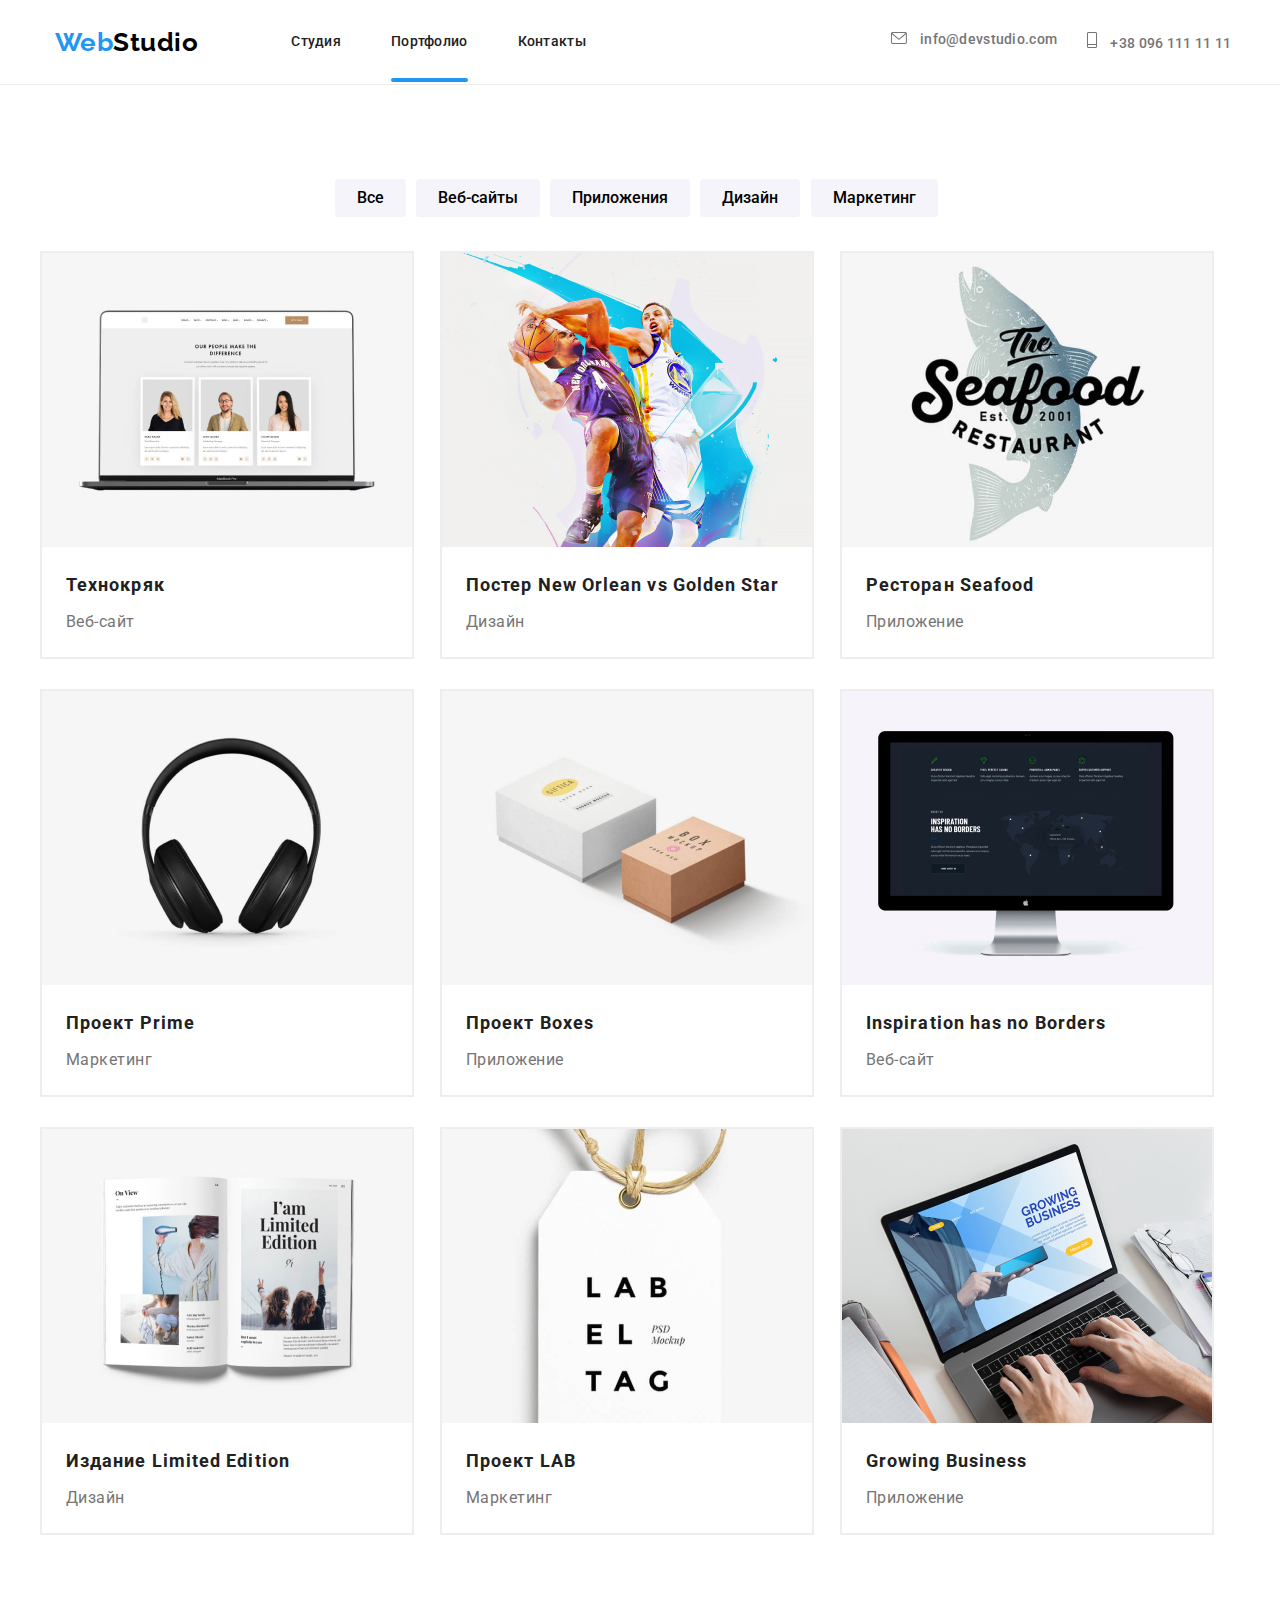
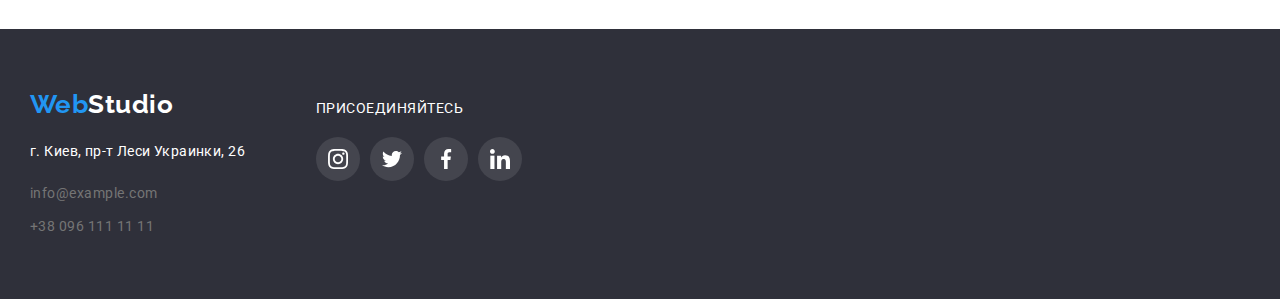
==== portfolio.html @ 0c6153e9 "1" ====
<!DOCTYPE html>
<html lang="ru">
    <head>
        <meta charset="UTF-8">
        <meta name="viewport" content="width=device-width, initial-scale=1.0">
        <title>Portfolio</title>
        <link href="https://fonts.googleapis.com/css2?family=Raleway:wght@700&family=Roboto:wght@400;500;700;900&display=swap" rel="stylesheet">
        <link rel="stylesheet" href="./css/styles.css" />
        <link rel="preconnect" href="https://fonts.gstatic.com">
    </head>
    <body>
        <!-- portfolio page-->
<header class="header">
    <div class="container container-header">
        <a class="logo" href="src=/">Web<span class="logo-color">Studio</span></a>
        <nav>
            <ul class="link-buttons">
                <li class="item"><a class="link" href="./">Студия</a> </li>
                <li class="item"><a class="link link-underline" href="./portfolio.html">Портфолио</a></li>
                <li class="item"><a class="link" href="#">Контакты</a></li>
            </ul>
        </nav>
        <div class="header-contacts-container">
            <ul class="link-buttons nav-link-contacts">
                <li class="item"><a class="link link-contacts link-tel" href="mailto:info@devstudio.com">
                        <svg class="link-mail-logo-tel" width="16px" height="12px">
                            <use href="./images/symbol-defs.svg#icon-mail"></use>
                        </svg> info@devstudio.com</a>
                
                </li>
                <li class="item"><a class="link link-contacts link-tel" href="tel:+38(096)1111111">
                        <svg class="link-mail-logo-tel" width="10px" height="16px">
                            <use href="./images/symbol-defs.svg#icon-telephone"></use>
                        </svg> +38 096 111 11 11</a>
                </li>
            </ul>
        </div>
    </div>
</header>
        <main class="main">
            <section class="categories-section">
                <div class="container">
                    <!-- nevidimyi zagolovok-->
                    <h1 class="hidden-header">Категории</h1>
                    <h2 class="hidden-header">Меню</h2>
                    <ul class="buttons">
                        <li><button type="button" class="button-standart">Все</button></li>
                        <li><button type="button" class="button-standart">Веб-сайты</button></li>
                        <li><button type="button" class="button-standart">Приложения</button></li>
                        <li><button type="button" class="button-standart">Дизайн</button></li>
                        <li><button type="button" class="button-standart">Маркетинг</button></li>
                    </ul>
                    <ul class="types-of-works">
                        <li class="flex-element">
                            <a href="" class="portfolio-link">
                                <div class="portfolio-block">
                                    <img class="portfilio-pics" src="./images/notebook.jpg" alt="notebook" width="370">
                                    <p class="portfolio-block-text">Технокряк это современная площадка распространения коронавируса. Компании используют эту платформу для цифрового шпионажа и атак на защищённые сервера конкурентов.</p>
                                </div>
                                <div class="description">
                                    <h3 class="portfolio-heading">Технокряк</h3>
                                    <p class="portfolio-text">Веб-сайт</p>
                                </div>
                            </a>
                        </li>
                        <li class="flex-element">
                            <a href="" class="portfolio-link">
                                <div class="portfolio-block">
                                    <img class="portfilio-pics" src="./images/basketballers.jpg" alt="basketballers" width="370">
                                    <p class="portfolio-block-text">Технокряк это современная площадка распространения коронавируса. Компании используют эту платформу для цифрового шпионажа и атак на защищённые сервера конкурентов.</p>
                                </div>
                                <div class="description">
                                    <h3 class="portfolio-heading">Постер New Orlean vs Golden Star</h3>
                                    <p class="portfolio-text">Дизайн</p>
                                </div>
                            </a>
                        </li>
                        <li class="flex-element">
                            <a href="" class="portfolio-link">
                                <div class="portfolio-block">
                                    <img class="portfilio-pics" src="./images/the_seafood_logo.jpg" alt="the_seafood_logo" width="370">
                                    <p class="portfolio-block-text">Технокряк это современная площадка распространения коронавируса. Компании используют эту платформу для цифрового шпионажа и атак на защищённые сервера конкурентов.</p>
                                </div>
                                <div class="description">
                                    <h3 class="portfolio-heading">Ресторан Seafood</h3>
                                    <p class="portfolio-text">Приложение</p>
                                </div>
                            </a>
                        </li>
                        <li class="flex-element">
                            <a href="" class="portfolio-link">
                                <div class="portfolio-block">
                                    <img class="portfilio-pics" src="./images/headphones.jpg" alt="headphones" width="370">
                                    <p class="portfolio-block-text">Технокряк это современная площадка распространения коронавируса. Компании используют эту платформу для цифрового шпионажа и атак на защищённые сервера конкурентов.</p>
                                </div>
                                <div class="description">
                                    <h3 class="portfolio-heading">Проект Prime</h3>
                                    <p class="portfolio-text">Маркетинг</p>
                                </div>
                            </a>
                        </li>
                        <li class="flex-element">
                            <a href="" class="portfolio-link">
                                <div class="portfolio-block">
                                    <img class="portfilio-pics" src="./images/boxes.jpg" alt="boxes" width="370">
                                    <p class="portfolio-block-text">Технокряк это современная площадка распространения коронавируса. Компании используют эту платформу для цифрового шпионажа и атак на защищённые сервера конкурентов.</p>
                                </div>
                                <div class="description">
                                    <h3 class="portfolio-heading">Проект Boxes</h3>
                                    <p class="portfolio-text">Приложение</p>
                                </div>
                            </a>
                        </li>
                        <li class="flex-element">
                            <a href="" class="portfolio-link">
                                <div class="portfolio-block">
                                    <img class="portfilio-pics" src="./images/pc.jpg" alt="pc" width="370"> 
                                    <p class="portfolio-block-text">Технокряк это современная площадка распространения коронавируса. Компании используют эту платформу для цифрового шпионажа и атак на защищённые сервера конкурентов.</p>
                                </div>
                                <div class="description">
                                    <h3 class="portfolio-heading">Inspiration has no Borders</h3>
                                    <p class="portfolio-text">Веб-сайт</p>
                                </div>
                            </a>
                        </li>
                        <li class="flex-element">
                            <a href="" class="portfolio-link">
                                <div class="portfolio-block">
                                    <img class="portfilio-pics" src="./images/open_book.jpg" alt="open_book" width="370">
                                    <p class="portfolio-block-text">Технокряк это современная площадка распространения коронавируса. Компании используют эту платформу для цифрового шпионажа и атак на защищённые сервера конкурентов.</p>
                                </div>
                                <div class="description">
                                    <h3 class="portfolio-heading">Издание Limited Edition</h3>
                                    <p class="portfolio-text">Дизайн</p>
                                </div>
                            </a>
                        </li>
                        <li class="flex-element">
                            <a href="" class="portfolio-link">
                                <div class="portfolio-block">
                                    <img class="portfilio-pics" src="./images/lab_el_tag_sticker.jpg" alt="lab_el_tag_sticker" width="370">
                                <p class="portfolio-block-text">Технокряк это современная площадка распространения коронавируса. Компании используют эту платформу для цифрового шпионажа и атак на защищённые сервера конкурентов.</p>
                                </div>
                                <div class="description">
                                    <h3 class="portfolio-heading">Проект LAB</h3>
                                    <p class="portfolio-text">Маркетинг</p>
                                </div>
                            </a>
                        </li>
                        <li class="flex-element">
                            <a href="" class="portfolio-link">
                                <div class="portfolio-block">
                                    <img class="portfilio-pics" src="./images/type_on_a_notebook.jpg" alt="type_on_a_notebook" width="370">
                                    <p class="portfolio-block-text">Технокряк это современная площадка распространения коронавируса. Компании используют эту платформу для цифрового шпионажа и атак на защищённые сервера конкурентов.</p>
                                </div>
                                <div class="description"> 
                                    <h3 class="portfolio-heading">Growing Business</h3>
                                    <p class="portfolio-text">Приложение</p>
                                </div>
                            </a>
                        </li>
                    </ul>
                </div>
            </section>
        </main>
            <footer>
                <section class="footer-section">
                    <h1 class="hidden-header">Footer container</h1>
                    <div class="container footer-container">
                        <div class="footer-address-container">
                            <a class="logo logo-footer" href="src=/">Web<span class="logo-color-footer">Studio</span></a>
                            <address class="footer-adress">
                                г. Киев, пр-т Леси Украинки, 26
                            </address>
                            <ul class="contacts-footer">
                                <li><a class="footer-mail" href="mailto:info@example.com">info@example.com</a></li>
                                <li><a href="tel:+38(096)1111111">+38 096 111 11 11</a></li>
                            </ul>
                        </div>
                        <div class="footer-social-networks">
                            <span class="footer-social-networks-title">присоединяйтесь</span>
                            <ul class="footer-icons-list">
                                <li class="footer-icon">
                                    <a class="footer-icon-link" href="">
                                        <svg width="20" height="20">
                                            <use href="./images/symbol-defs.svg#icon-instagram"></use>
                                        </svg>
                                    </a>
                                </li>
                                <li class="footer-icon">
                                    <a class="footer-icon-link" href="">
                                        <svg width="20" height="20">
                                            <use href="./images/symbol-defs.svg#icon-twitter"></use>
                                        </svg>
                                    </a>
                                </li>
                                <li class="footer-icon">
                                    <a class="footer-icon-link" href="">
                                        <svg width="20" height="20">
                                            <use href="./images/symbol-defs.svg#icon-facebook"></use>
                                        </svg>
                                    </a>
                                </li>
                                <li class="footer-icon">
                                    <a class="footer-icon-link" href="">
                                        <svg width="20" height="20">
                                            <use href="./images/symbol-defs.svg#icon-linkedin"></use>
                                        </svg>
                                    </a>
                                </li>
                            </ul>
                        </div>
                    </div>
                </section>
            </footer>
    </body>
</html>
---- css/styles.css ----
:root {
    --primary-text-color: #757575;
    --logo-text-color: #2196F3;
    --logo-color: #000000;
    --background-color: #FFFFFF;
    --background-hero: #2F303A;
    --h1-color: #FFFFFF;
    --button-color:#2196F3;
    --black:#212121;
    --footer-background-color: #2F303A;
    --footer-conntacts:color: rgba(255, 255, 255, 0.6);
    --solid: #ECECEC;
    --buttons-color: #F5F4FA;
    --grey:#AFB1B8;
    --timing: 250ms;
    --timing-function:cubic-bezier(0.4, 0, 0.2, 1);
    }

.container{
    width: 1200px;
    margin: 0 auto;
    padding: 0 15px;
    }

.container-header{
    align-items: baseline;
    }

.header{
    border-bottom: 1px solid var(--solid);
    }

.header > .container{
    display: flex;
    align-items: center ;
    }

.logo{
    margin-right: 93px;
    }

ul{
    margin: 0px;
    padding: 0px;
    }    

li{
    margin: 0px;
    padding: 0px;
    }
    
.link-buttons{
    display: flex;
    }

.link-buttons>.item:not(:last-child){
    margin-right: 50px;
    }

.nav-link-contacts>.item:not(:last-child){
    margin-right: 30px;
    }

.our-classes{
    position: relative;
     display: flex;
     margin-top: 0px;
     margin-bottom: 0px;
    }

.our-classes > .flex-elememt{
    display: flex;
    align-items: center ;
    width: 380px;
    margin-right: 30px;
    }

.section-our-classes{
    padding-bottom: 94px;
    }

.our-team-pics{
    width: 270px;
    }

.link{
    position: relative;
    display: block;
    padding-top:32px;
    padding-bottom:32px;
    font-weight: 600;
    font-size: 12px;
    line-height: 1.33;
    letter-spacing: 0.1em;
    color: var(--primary-text-color);
    }

.link::after {
    content: "";
    display: block;
    position: absolute;
    width: 100%;
    height: 4px;
    left: 0px;
    bottom: 0;
    opacity: 0;
    background: var(--button-color);
    border-radius: 2px;
    transition-property: opacity;
    transition: opacity var(--timing) var(--timing-function);
    }

.link:focus::after,
.link:hover::after{
   opacity: 1;
    }

.link-underline::after{
    content: "";
    display: block;
    position: absolute;
    width: 100%;
    height: 4px;
    left: 0px;
    bottom: 0;
    opacity: 1;
    background: var(--button-color);
    border-radius: 2px;
    }

.container>.types-of-works{
    display: flex;
    flex-wrap: wrap;
    }

.types-of-works>.flex-element{
    width: 370px;
    margin-right: 30px;
    margin-bottom: 30px;
    background: var(--h1-color);
    box-sizing: border-box;
    }

.portfolio-block{
    position: relative;
    width: 370px;
    height: 294px;
    overflow: hidden;
    }

.portfolio-block::before{
    position: absolute;
    content: "";
    width: 100%;
    height: 100%;
    background: rgba(33, 150, 243, 0.9);
    transform: translateY(100%);
    transition-property: transform;
    transition: transform 250ms  cubic-bezier(0.4, 0, 0.2, 1);
    }

.portfolio-link:focus .portfolio-block:before,
.portfolio-link:hover .portfolio-block:before  {
    transform: translateY(0%);
    }
    
.portfolio-block-text{
    position: absolute; 

    font-family: Roboto;
    font-style: normal;
    font-weight: normal;
    font-size: 18px;
    line-height: 1,56;
    letter-spacing: 0.03em;
    padding-left: 30px;
    padding-right: 30px;
    color: var(--h1-color);
    transform: translateY(0%);
    }
.portfolio-link:focus .portfolio-block-text,
.portfolio-link:hover .portfolio-block-text{
    position: absolute; 
    transform: translateY(-130%);
    transition-property: transform;
    transition: transform 250ms cubic-bezier(0.4, 0, 0.2, 1);
    }

.portfolio-link {
    width: 370px;
    height: 404px;
    border: 2px solid #EEEEEE;
    transition: box-shadow 250ms cubic-bezier(0.4, 0, 0.2, 1);
    }

.portfolio-link:focus,
.portfolio-link:hover{
    box-shadow: 0px 1px 1px rgba(0, 0, 0, 0.12), 0px 4px 4px rgba(0, 0, 0, 0.06), 1px 4px 6px rgba(0, 0, 0, 0.16);
    }

.types-of-works>.flex-element:nth-last-child(-n+3){
    margin-bottom: 0px;
    }

.types-of-works>.flex-element:nth-child(3n){
    margin-right: 0px;
    }

.types-of-works> .portfolio-heading{
    font-family: Roboto;
    font-style: normal;
    font-weight: bold;
    }

.flex-element > .portfolio-heading{
    font-family: Roboto;
    font-style: normal;
    font-weight: bold;
    font-size: 18px;
    line-height: 2;
    }

.nav-link-contacts:not(:last-child){
    margin-left: auto;
    margin-right: 15px;
    }

body{
    color:var(--primary-text-color);
    background-color: var(--background-color);
    font-family: Roboto, sans-serif;
    letter-spacing: 0.03em;
    margin: 0px;
    box-sizing: border-box;
    }
   
.logo{
    font-family: Raleway;
    font-weight: bold;
    font-size: 26px;
    line-height: 1.19;
    text-decoration: none;
    color:var(--logo-text-color);
    margin-left:15px;  
    }

.logo-color{
    color:var(--logo-color);
    font-size: 26px;
    line-height: 1.19;
    }

.logo-color-footer{
    color:var(--h1-color);
    font-size: 26px;
    line-height: 1.19;
    }

.link-contacts{
    font-weight: 500;
    font-size: 14px;
    line-height: 1.14;
    letter-spacing: 0.02em;
    color: var(--primary-text-color);
    }

.link-mail-logo{
    font-weight: 500;
    font-size: 14px;
    line-height: 1.14;
    letter-spacing: 0.02em;
    color: var(--primary-text-color);
    }

.link{
    font-family: Roboto;
    font-style: normal;
    font-weight: 500;
    font-size: 14px;
    line-height: 1.14;
    letter-spacing: 0.02em;
    color: var(--black);
    margin-top: 0;
    margin-bottom: 0;
    transition: color 250ms cubic-bezier(0.4, 0, 0.2, 1);
    }

.link-tel{
    letter-spacing: 0.02em;
    color:var(--primary-text-color);
    fill:currentColor
    }

.link-mail-logo{
    margin-right: 10px;
    fill: currentColor
    }

.link-mail-logo-tel{
     margin-right: 10px;   
    }

.link:focus,
.link:hover{
    color:var(--button-color);
    }

li{
    list-style-type: none; 
    }

h1{
    font-weight: 900;
    font-size: 44px;
    line-height: 1.36;
    text-align: center;
    letter-spacing: 0.06em;
    text-transform: uppercase;
    color: var(--h1-color);
    margin-top: 0;
    margin-bottom: 0;
    }

h2{
    font-weight: bold;
    font-size: 36px;
    line-height: 1.17;
    text-align: center;
    color: var(--black);
    margin-top: 0;
    margin-bottom: 50px;
    }

h3{
    text-transform: uppercase;
    font-weight: bold;
    font-size: 14px;
    line-height: 1.14;
    letter-spacing: 0.06em;
    color:var(--black);
    margin:0px;
    }

h4{
    font-weight: 500;
    font-size: 16px;
    line-height: 1.19;
    color:var(--black);
    }

.names{
    margin-top: 30px;
    margin-bottom: 10px;
    text-align: center;
    }

.our-team-title{
    margin-bottom: 50px;
    }

.setcion-our-team{
    padding-top: 94px;
    padding-bottom: 94px;
    background: var(--buttons-color);
    }

.our-classes>.flex-element:not(:last-child){
    margin-top: 0;
    margin-bottom: 0;
    margin-right: 30px;  
    display: flex;
    }

.our-team{
    margin-top: 0;
    margin-bottom: 30px;  
    display: flex;
    }

.our-team:not(:last-child){
    margin-right: 30px;
    }

.button-standart{
    font-family: Roboto;
    font-style: normal;
    font-weight: 500;
    font-size: 16px;
    line-height: 1.62;
    margin-right: 8px;
    margin-top: 0px;
    border: none;
    background-color:var(--buttons-color);
    border-radius: 4px;
    padding-top: 6px;
    padding-bottom:6px ;
    padding-left: 22px;
    padding-right: 22px;
    transition: background-color 250ms cubic-bezier(0.4, 0, 0.2, 1), color 250ms cubic-bezier(0.4, 0, 0.2, 1) ;
    }

.button-standart:focus,
.button-standart:hover{
    background-color: var(--logo-text-color);
    color:var(--h1-color);
    cursor: pointer;
    box-shadow: 0px 3px 1px rgba(0, 0, 0, 0.1), 0px 1px 2px rgba(0, 0, 0, 0.08), 0px 2px 2px rgba(0, 0, 0, 0.12);
    }

.buttons{
    margin-top: 0px;
    }

.link-buttons{
    margin-top: 0;
    margin-bottom: 0;  
    }

.container>.buttons{
    display: flex;

    width: 611px;
    
    margin-bottom: 34px; 
    margin-left: auto;
    margin-right: auto;
    cursor: pointer;
    justify-content: space-between;
    border-radius:4px;
    }
 
.types-of-works{
    margin-top: 0;
    margin-bottom: 0;  
    }

 .portfolio-heading{
    text-transform: none;
    font-family: Roboto;
    font-style: normal;
    font-weight: bold;
    font-size: 18px;
    line-height: 2;
    }

.portfolio-text{
    font-family: Roboto;
    font-style: normal;
    font-weight: normal;
    font-size: 16px;
    line-height: 1.87;
    padding-top: 4px;
    margin: 0;
    }

.section-our-benefits{
    display: block;
    
    padding-bottom: 94px;
    padding-top: 94px;
    }

.container-our-benefits{
    display: block;
    }

.our-benefits{
    display: flex;
    }

.section-benefits-text{

    width: 270px;

    font-size: 14px;
    line-height: 1.71;
    margin-bottom: 0px;
    }

.our-benefits-element{
    display: block;
    
    width: 270px;
    
    margin-right: 30px;
    }

.benefits-icons{
    width: 70px;
    height: 70px;
    
    background-color:var(--buttons-color);
    border-radius: 4px;
    margin-bottom: 30px;
    padding: 25px 100px 25px 100px;
    }

.heading{
    font-family: Roboto;
    font-style: normal;
    font-weight: bold;
    font-size: 14px;
    line-height: 1.14;
    letter-spacing: 0.03em;
    color:var(--black);
    width: 270px;
    margin-right: 0px;
    padding-right: 0px;
    }

.flex-element-benefits:not(:last-child){
    padding: 0px;
    }

.our-benefits-element:hover,
.our-benefits-element:focus{
    display: block;
    fill:var(--button-color);
    }

.our-team{
    display: flex;
    }

.our-team>.flex-element:not(:last-child){
    margin-right: 30px;
    }

.title-h2{
    color: var(--background-color);
    }

.button-blue{
    font-family: inherit;
    background:var(--button-color);
    font-weight: bold;
    letter-spacing: 0.06em;
    font-size: 16px;
    line-height: 1.87;
    color:var(--h1-color);
    cursor: pointer;
    margin-top: 30px;
    margin-bottom: 200px;
    margin-left: auto;
    margin-right: auto;  
    transition-property: color;
    transition: color 250ms cubic-bezier(0.4, 0, 0.2, 1);
    }

.main-hero{
    width: 696px;

    padding-top: 200px;
    margin-left: auto;
    margin-right: auto;
    }

.button-blue:focus,
.button-blue:hover{
    color: var(--logo-color);
    }

.section-our-team-text{
    font-size: 16px;
    line-height: 1.19;    
    color: var(--primary-text-color);
    margin-top: 10px;
    margin-bottom: 0px;
    text-align: center;
    }

footer{
    background-color: var(--footer-background-color);
    }

address{
    display: block;

    color: var(--h1-color);
    font-size: 14px;
    line-height: 1.71;
    font-style: normal;
    margin-left: 15px;
    }

.names:focus{
    width: 44px;
    height: 44px;
    
    border-radius: 50%;
    color:var(--background-color);
    fill:var(--background-color);
    background-color: var(--logo-text-color);
    color:black;
    }

a{
    display: block;
    
    color: var(--footer-conntacts);
    font-size: 14px;
    line-height: 1.71;
    text-decoration: none;
    }

.button-main{

    width: 200px;
    height: 50px;

    border-radius: 4px;
    background-color:var(--button-color);
    color: var(--background-color);
    font-family: Roboto;
    font-style: normal;
    font-weight: bold;
    font-size: 16px;
    line-height: 1.87;
    cursor: pointer;
    margin-left: auto;
    margin-right: auto;   
    }

.hidden-header{        
    position: absolute;

    visibility: hidden;
    clip: rect(0 0 0 0);
    width: 1px;
    height: 1px;
    margin: -1px;
    color:var(--background-color);
    margin: 0px;
    padding: 0px;
    }

.logo-footer{
    display: inline-block;

    margin-left: 15px;
    margin-right: 0;
    margin-bottom: 20px;
    }

.contacts-footer{
    padding-left: 15px;
    margin: 0;
    }

.footer-mail{
    display: inline-block;

    margin-top: 9px;
    margin-bottom: 9px;
    }

.contacts-footer{
    display: inline-block;
    }

.description{
    padding-top: 20px;
    padding-bottom: 20px;
    padding-left: 24px;
    padding-right: 24px;
    }

.categories-section{
    padding-top: 94px;
    padding-bottom: 94px;
    }

.our-classes > .flex-elememt{
    position: relative;
    
    width: 380px;
    
    display: flex;
    align-items: center;
    margin-right: 30px;
    }

.our-classes-overlay{
    position: absolute;

    width: 370px;
    height: 70px;

    bottom: 0;
    text-align: center;
    background: rgba(47, 48, 58, 0.8);
    }

.our-classes-text{
    font-weight: bold;
    font-size: 14px;
    line-height: 1.14;
    text-align: center;
    letter-spacing: 0.03em;
    text-transform: uppercase;
    color:var(--h1-color);
    margin-top: 27px;
    }

.hero-section{
    height: 600px;

    background-color: var(--background-hero); 
    text-align: center;
    max-width: 1600px;
    margin-left: auto;
    margin-right: auto;
    }

.overlay{
background-image:linear-gradient(
        to right,
        rgba(47, 48, 58, 0.4),
        rgba(47, 48, 58, 0.4)
    ),
    url("../images/img_hero.jpg");
    }

.clients{
    margin-top: 94px;
    margin-bottom: 94px;
    }

.clients-top{
    display: flex;

    margin-left: auto;
    margin-right: auto;
    padding: 0px;
    justify-content:center;
    list-style: none;
    }

.clients-title{
    font-weight: bold;
    font-size: 36px;
    line-height: 1.17;
    text-align: center;
    margin-bottom: 50px;
    letter-spacing: 0.03em;
    color:var(--black);
    }

.clients-logo{
    display: flex;

    width: 170px;
    height: 90px;

    justify-content: center;
    align-items: center;
    text-align: center;
    margin: 0px;
    margin-right: 30px;
    padding: 0px;
    border: 1px solid var(--grey);
    border-radius: 4px;
    }

.clients-logo-class{
    display: flex;

    width: 170px;
    height: 90px;

    justify-content: center;
    align-items: center;
    text-align: center;
    margin: 0px;
    border-radius: 4px;
    fill:var(--grey);
    border:1px solid var(--grey);
    transition-property: fill;
    transition: fill 250ms cubic-bezier(0.4, 0, 0.2, 1), fill 250ms cubic-bezier(0.4, 0, 0.2, 1);
    }

.clients-logo-class:focus,
.clients-logo-class:hover{
    fill: var(--logo-text-color);
    border: 1px solid var(--logo-text-color);
    border-radius: 4px;
    }

.names-social-networks{
    display: flex;
    
    justify-content: center;
    align-items: center;
    margin: 0;;
    padding: 0;
    margin-top: 16px;
    }

.names-icon-link{
    display: block;
    
    width: 20px;
    height: 20px;
    
    margin: 0;
    padding: 12px;
    border-radius: 50%;
    fill: var(--grey);
    background-color: var(--h1-color);
    transition-property: background-color;
    transition: background-color 250ms cubic-bezier(0.4, 0, 0.2, 1), fill 250ms cubic-bezier(0.4, 0, 0.2, 1);
    }

.names-icon-link:focus,
.names-icon-link:hover{
    border-radius: 50%;
    fill:var(--h1-color);
    background-color: var(--logo-text-color);
    color: var(--logo-text-color);
    border:var(--logo-text-color);
    }

.names-icon{
    height: 44px;
    margin-right: 10px;
    }

.names-icon:hover{
    width: 44px;
    height: 44px;
    
    border-radius: 50%;
    fill:var(--h1-color);
    background-color: var(--logo-text-color);
    color: var(--logo-text-color);
    }

.footer-section{
    display: flex;
    }

.footer-container{
    display: flex;

    padding-top: 60px;
    padding-right: 70px;
    padding-bottom: 60px;
    }

.footer-address-container{
    width: 231px;
    
    margin-right: 70px;
    }

.footer-adress{
    font-family: Roboto;
    font-style: normal;
    font-weight: normal;
    font-size: 14px;
    line-height: 1.71;
    letter-spacing: 0.03em;
    padding-bottom: 9px;
    }

.footer-social-networks{
    font-size: 14px;
    line-height: 1.14;
    text-transform: uppercase;
    color:var(--h1-color);
    padding-top: 12px;
    }
    
 :focus {
    outline-style: none;
    outline-width: 0px !important;
    outline-color: none !important;
    }

.footer-icon{
    width: 44px;
    height: 44px;

    margin-right: 10px;
    }

.header-contacts-container{
    margin-left: 305px;
    }

.team-member{
    width: 270px;
    height: 428px;
    
    border-radius: 0 0 4px 4px ;
    box-shadow: 0px 1px 3px rgba(0, 0, 0, 0.12), 0px 1px 1px rgba(0, 0, 0, 0.14), 0px 2px 1px rgba(0, 0, 0, 0.2);
    background:var(--background-color);
    }

.team-member:hover{
    box-shadow: 2px 1px 3px rgba(0, 0, 0, 0.12), 0px 1px 1px rgba(0, 0, 0, 0.14), 0px 2px 1px rgba(0, 0, 0, 0.2);
    }

.footer-icons-list{
    display: flex;
    
    margin: 0;
    padding: 0px;
    padding-top: 20px;
    
    list-style: none;   
    }

.footer-icon-link{
    display: block;

    width: 44px;
    height: 44px;
    
    padding: 12px;
    text-align: center;
    justify-content: center;
    align-items: center;
    fill:var(--h1-color);
    border-radius: 50%;
    background-size: 20px;
    background-position: center;
    background-color:rgba(255, 255, 255, 0.1);;
    box-sizing: border-box;
    transition-property: background-color;
    transition: background-color 250ms cubic-bezier(0.4, 0, 0.2, 1);
    }

.footer-icon-link:focus,
.footer-icon-link:hover{
    background-color:var(--logo-text-color);
    }


.link-buttons:hover{
    color: var(--button-color);
    }

.backdrop{
    position: fixed;

    width:100%;
    height: 100%;

    top: 0;
    left: 0;
    background-color: rgba(0, 0, 0, 0.5);
    opacity: 1;
    transition-property: opacity;
    transition: opacity 250ms cubic-bezier(0.4, 0, 0.2, 1);
    }

.backdrop.is-hidden{
    opacity: 0;
    pointer-events:none;
    }

.backdrop.is-hidden .modal{
    transform: opacity 0.3;
    }

.modal{
    position: relative;

    width: 528px;
    height: 581px;

    top: 50%;
    left: 50%;
    background-color: var(--h1-color);
    transform: translate(-50%, -50%);
    }

.modal-button-close{
    position: absolute;

    width: 30px;
    height: 30px;

    border-radius: 50%;
    padding: 0%;
    padding-top: 3px;
    top: 8px;
    right: 8px;
    border: 1px solid rgba(0, 0, 0, 0.1);
    background-color: var(--h1-color);
    transition-property: background-color;
    transition: background-color 250ms cubic-bezier(0.4, 0, 0.2, 1);
}

    .modal-button-close:hover{
       background-color:rgba(0, 0, 0, 0.06); 
    }
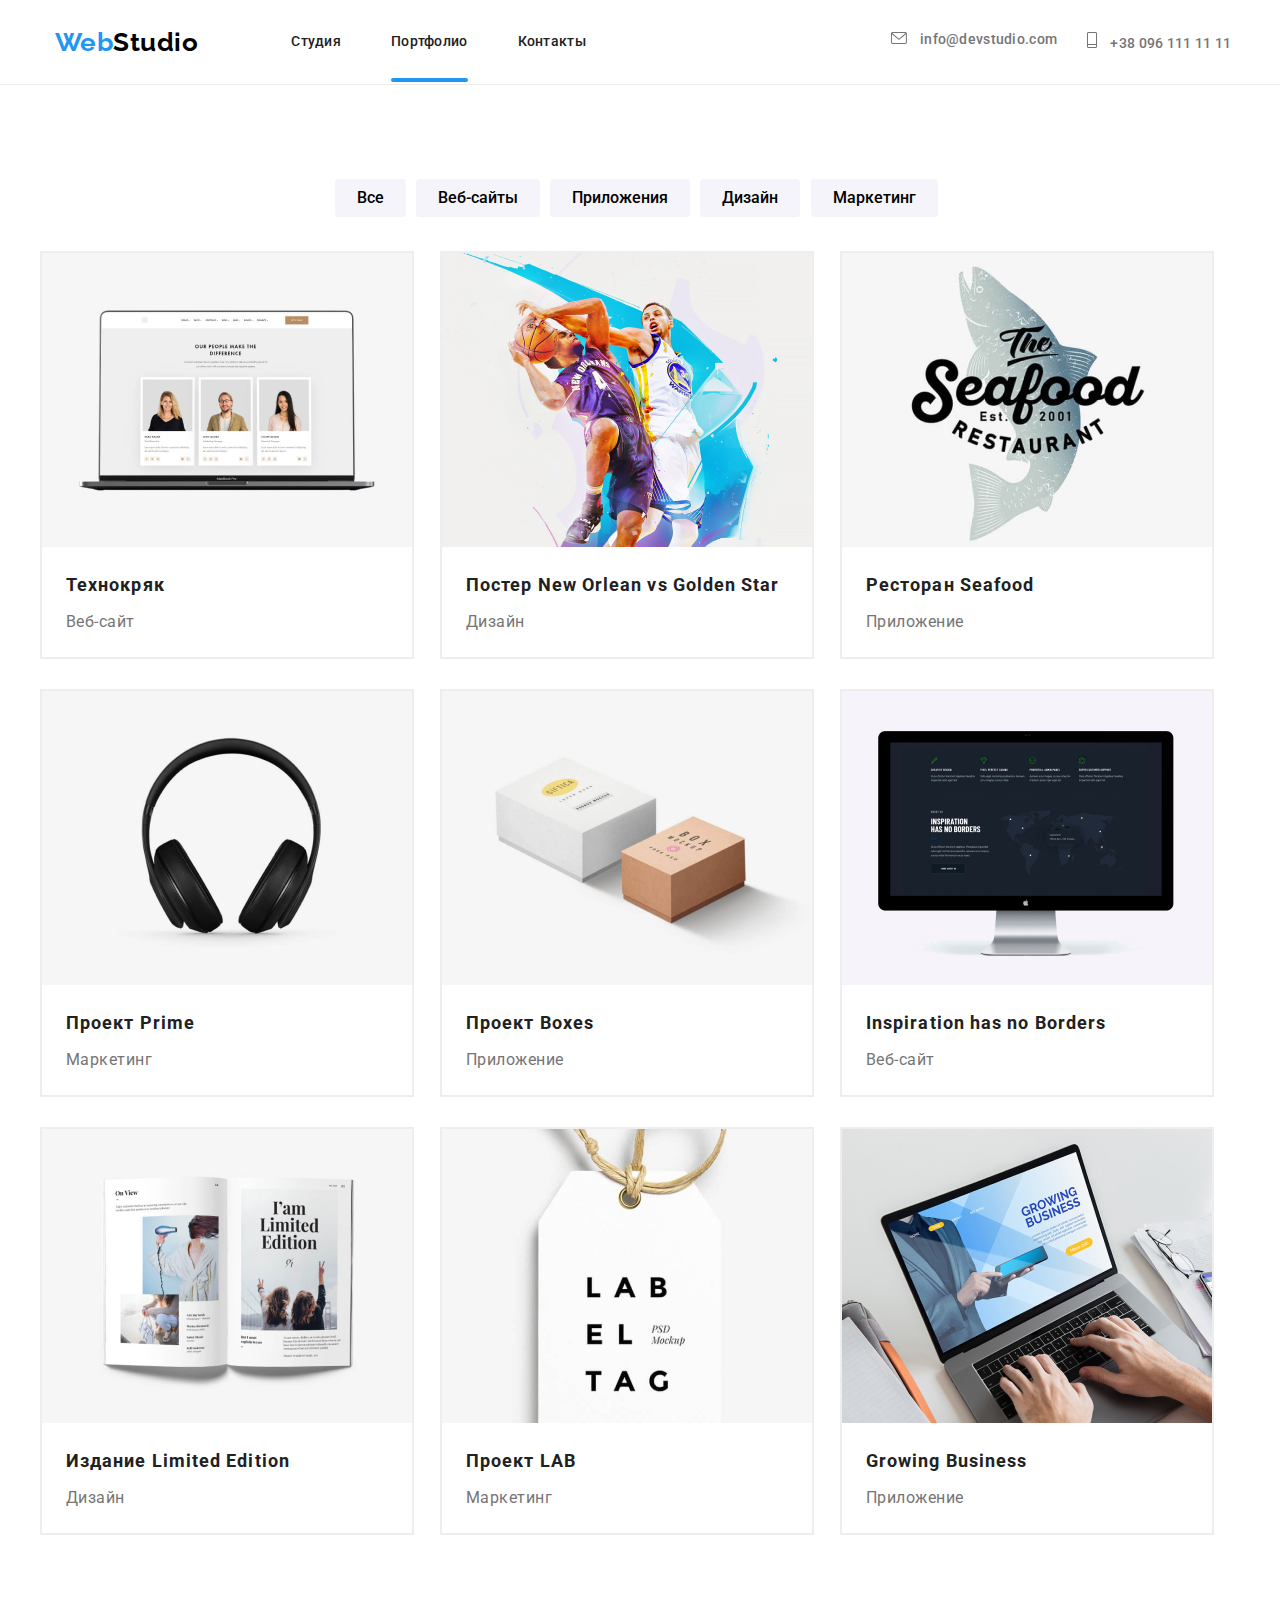
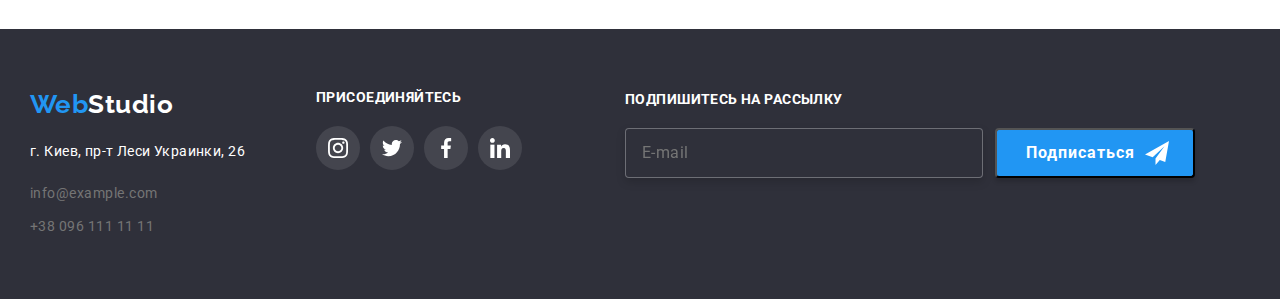
==== commit be3da228: "1" ====
--- a/portfolio.html
+++ b/portfolio.html
@@ -210,6 +210,22 @@
                                 </li>
                             </ul>
                         </div>
+                        <div class="footer-subscribe">
+                            <div>
+                                <span class="footer-subscribe-text">Подпишитесь на рассылку</span>
+                            </div>
+                            <div class="footer-subscribe-container">
+                                <label for="">
+                                    <input class="footer-subscribe-input" type="mail" name="Mail" placeholder="E-mail">
+                                </label>
+                                <button class="footer-subsribe-button">
+                                    Подписаться
+                                    <svg class="subscribe-svg" width="24" height="24">
+                                        <use href="./images/symbol-defs.svg#icon-icon-send"></use>
+                                    </svg>
+                                </button>
+                            </div>
+                        </div>
                     </div>
                 </section>
             </footer>
--- a/css/styles.css
+++ b/css/styles.css
@@ -868,7 +868,7 @@
     line-height: 1.14;
     text-transform: uppercase;
     color:var(--h1-color);
-    padding-top: 12px;
+
     }
     
  :focus {
@@ -993,6 +993,159 @@
     transition: background-color 250ms cubic-bezier(0.4, 0, 0.2, 1);
 }
 
-    .modal-button-close:hover{
-       background-color:rgba(0, 0, 0, 0.06); 
-    }+.modal-button-close:hover{
+    fill: #2196F3;
+    }
+
+.form-heading{
+    position: absolute;
+    font-family: Roboto;
+    font-style: normal;
+    font-weight: bold;
+    font-size: 20px;
+    line-height: 23px;
+    text-align: center;
+    letter-spacing: 0.03em;
+    color: #212121;
+    margin-top: 40px;
+    margin-right: 40px;
+    margin-left: 40px;
+    }
+
+.form{
+    position: absolute;
+    margin-right: 40px;
+    margin-left: 40px;
+    margin-top: 75px;
+    width: 448px;
+    height: 342px;
+    }
+.checkbox-agreement{
+    font-family: Roboto;
+    font-style: normal;
+    font-weight: normal;
+    font-size: 14px;
+    line-height: 1.71;
+    letter-spacing: 0.03em;
+    color: #757575;
+    }
+
+.checkbox-agreement-link{
+    font-family: Roboto;
+    font-style: normal;
+    font-weight: normal;
+    font-size: 14px;
+    line-height: 1.71;
+    letter-spacing: 0.03em;
+    text-decoration-line: underline;
+    color: #2196F3;
+    }
+
+.form-button-submit{
+
+     width: 200px;
+    height: 50px;
+    left: 700px;
+    top: 712px;
+    background: #2196F3;
+    box-shadow: 0px 4px 4px rgba(0, 0, 0, 0.15);
+    border-radius: 4px;
+    font-family: Roboto;
+    font-style: normal;
+    font-weight: bold;
+    font-size: 16px;
+    line-height: 1,87;
+
+    text-align: center;
+    letter-spacing: 0.06em;
+    color: var(--h1-color);
+    border: none;
+    margin-left: 124px;
+    top:40px;
+   } 
+
+.footer-subscribe{
+    margin-left: 93px;
+
+}
+
+
+.footer-subscribe-text{
+    font-family: Roboto;
+    font-style: normal;
+    font-weight: bold;
+    font-size: 14px;
+    line-height: 16px;
+    letter-spacing: 0.03em;
+    text-transform: uppercase;
+    color:var(--h1-color);
+
+   }
+
+.footer-subsribe-button{
+    padding-left: 29px;
+    font-family: Roboto;
+    font-style: normal;
+    font-weight: bold;
+    font-size: 16px;
+    line-height: 1.87;
+    display: flex;
+    align-items: center;
+    text-align: center;
+    letter-spacing: 0.06em;
+    color: #FFFFFF;
+    width: 200px;
+    height: 50px;
+    left: 1185px;
+    top: 1736px;
+    background: #2196F3;
+    box-shadow: 0px 4px 4px rgba(0, 0, 0, 0.15);
+    border-radius: 4px;
+    margin-left: 12px;
+    }
+.subscribe-svg{
+    padding-left: 10px;
+}
+
+.footer-subscribe-container{
+    display: flex;
+    margin-top: 20px;
+}
+
+.footer-subscribe-input{
+    width: 358px;
+height: 50px;
+left: 815px;
+top: 2785px;
+
+border: 1px solid rgba(255, 255, 255, 0.3);
+box-sizing: border-box;
+filter: drop-shadow(0px 4px 4px rgba(0, 0, 0, 0.15));
+border-radius: 4px;
+background: #2F303A;
+padding-left: 16px;
+font-family: Roboto;
+font-style: normal;
+font-weight: normal;
+font-size: 16px;
+line-height: 20px;
+/* identical to box height, or 125% */
+
+display: flex;
+align-items: center;
+letter-spacing: 0.03em;
+
+color: rgba(255, 255, 255, 0.6);
+}
+
+.footer-social-networks-title{
+    font-family: Roboto;
+font-style: normal;
+font-weight: bold;
+font-size: 14px;
+line-height: 16px;
+letter-spacing: 0.03em;
+text-transform: uppercase;
+
+color: var(--h1-color);
+}
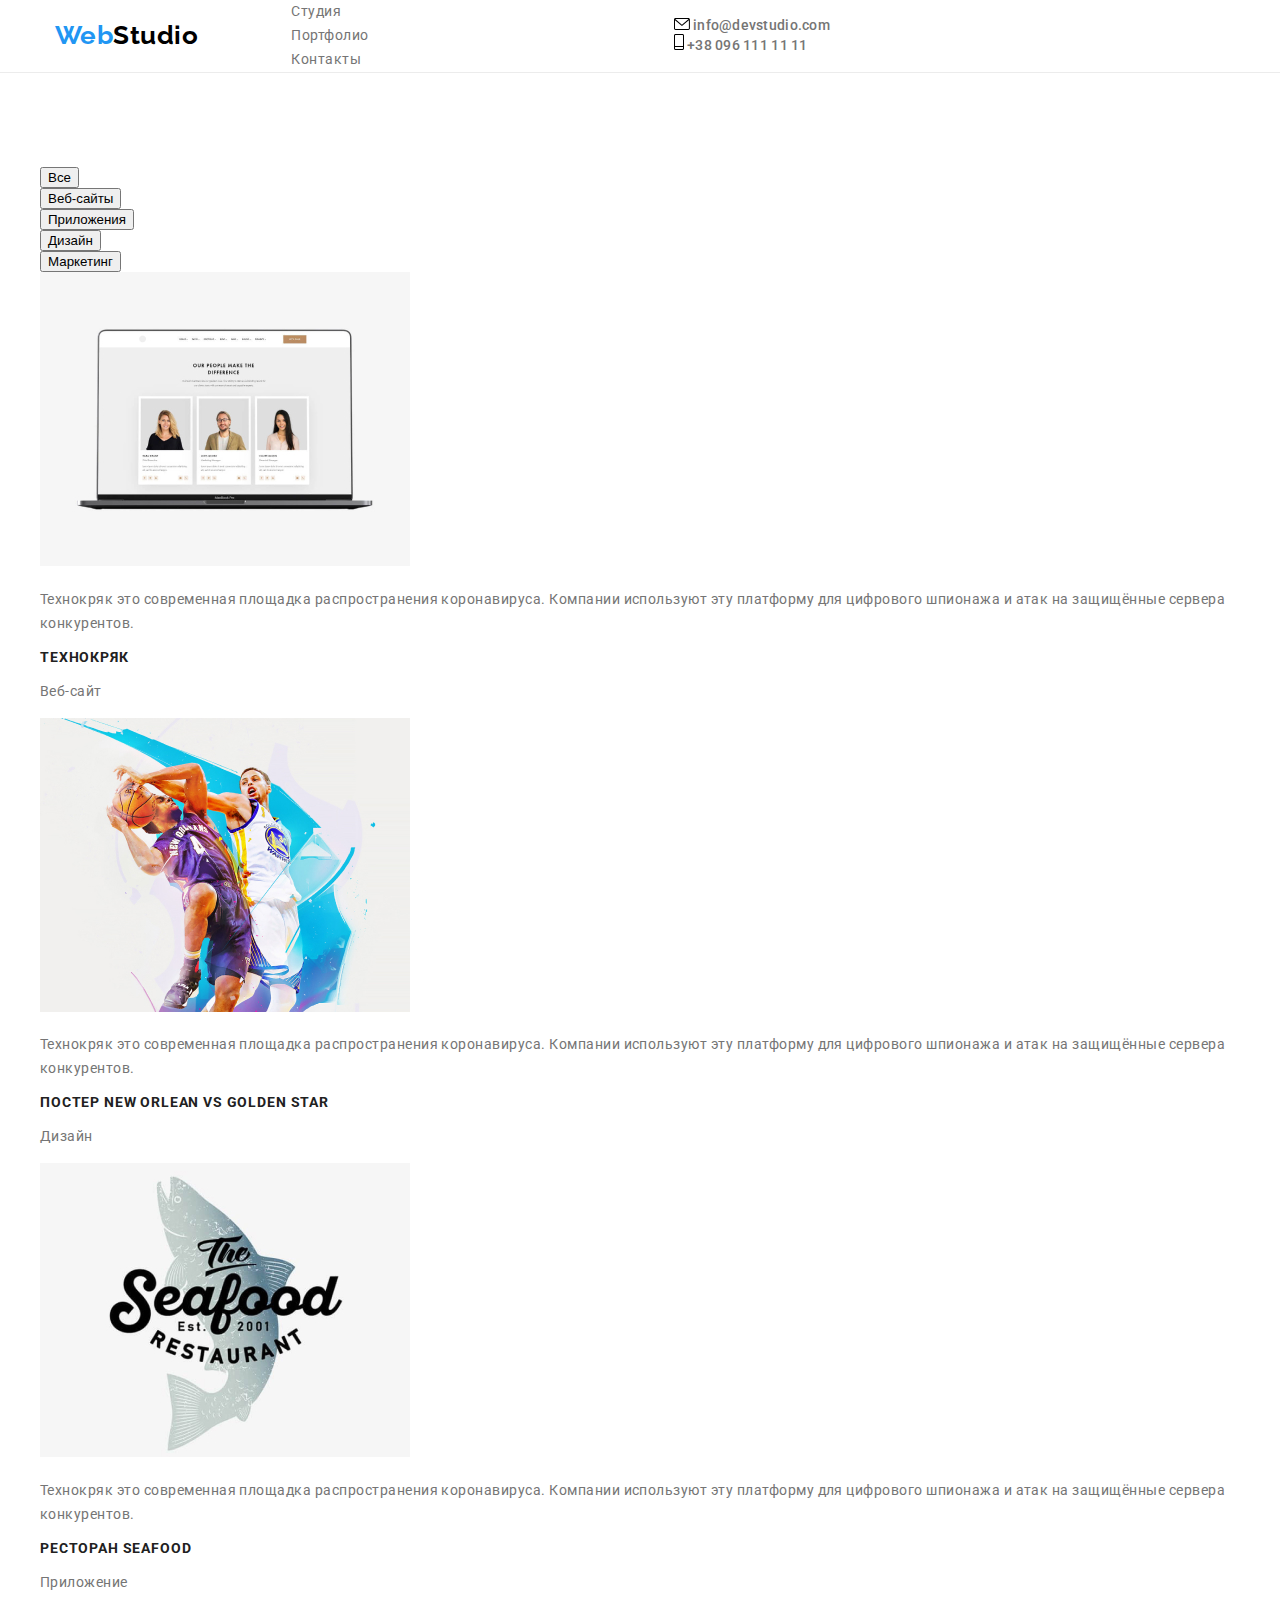
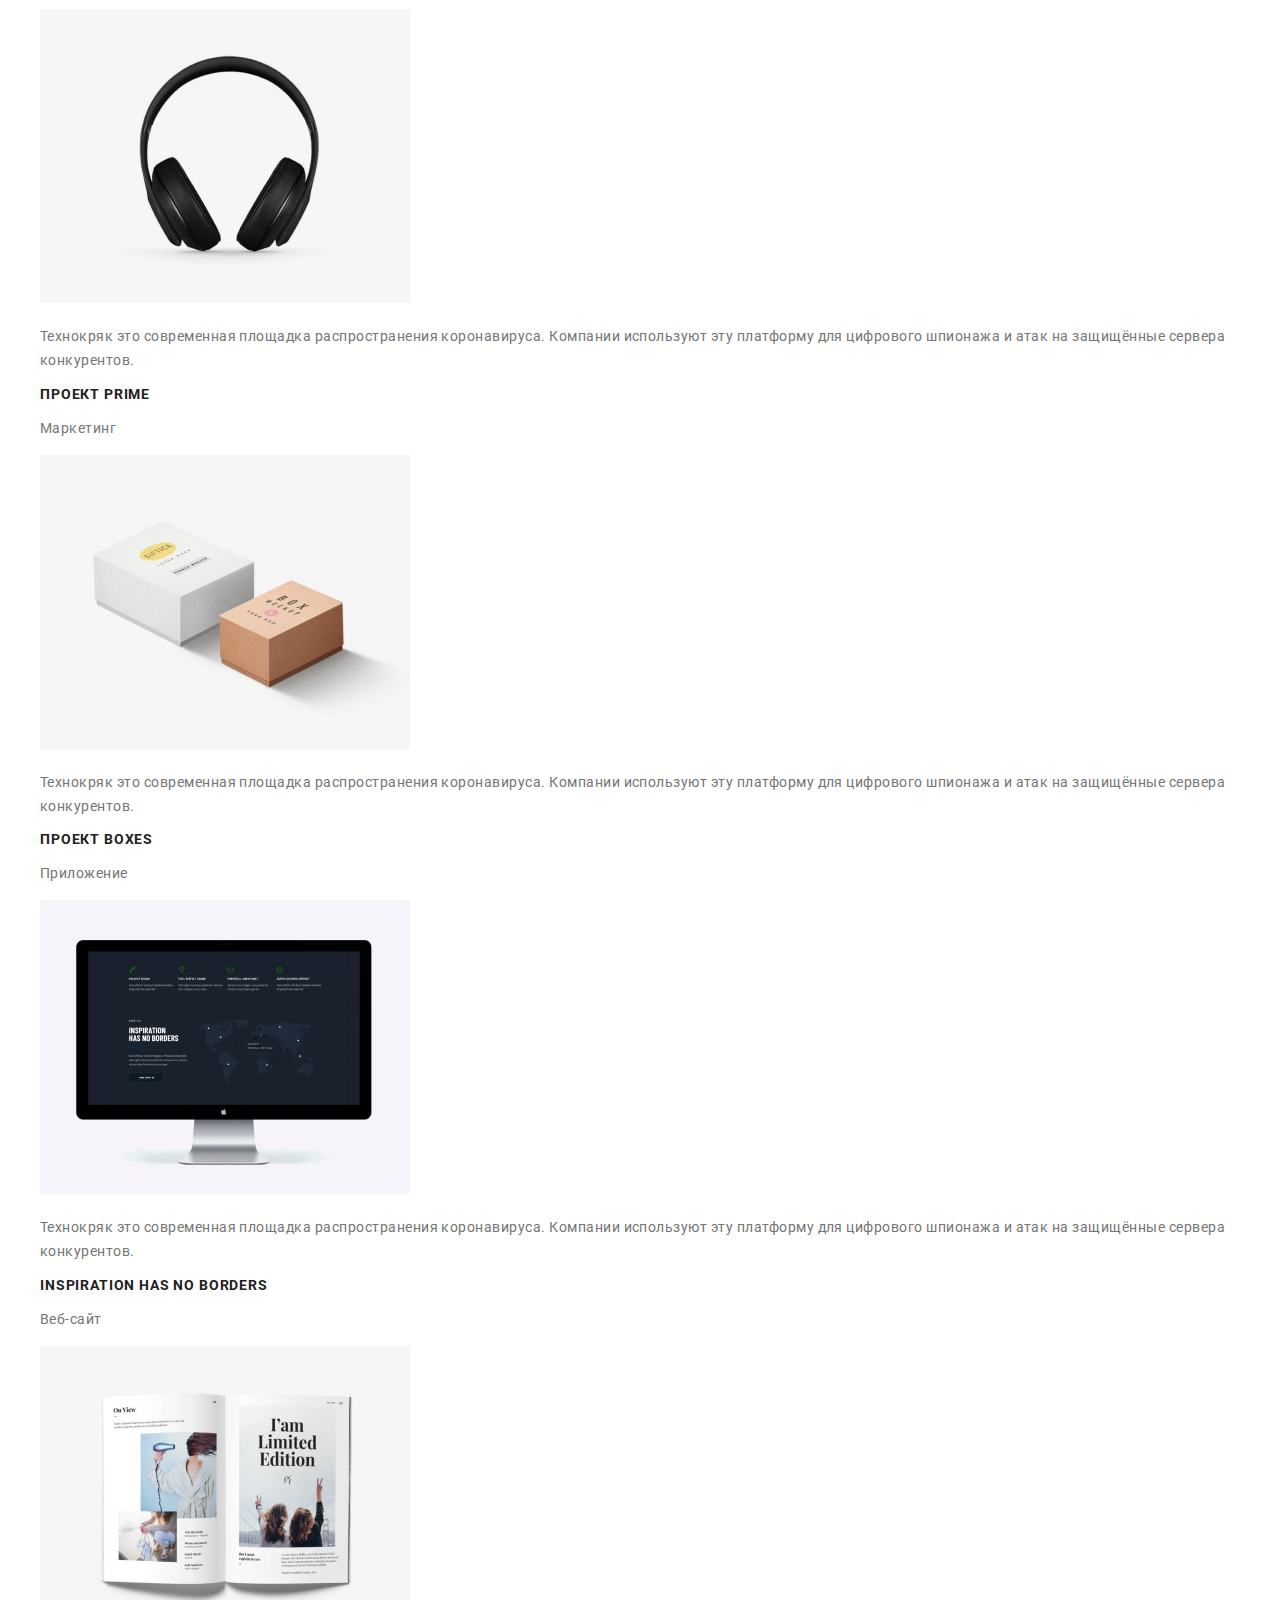
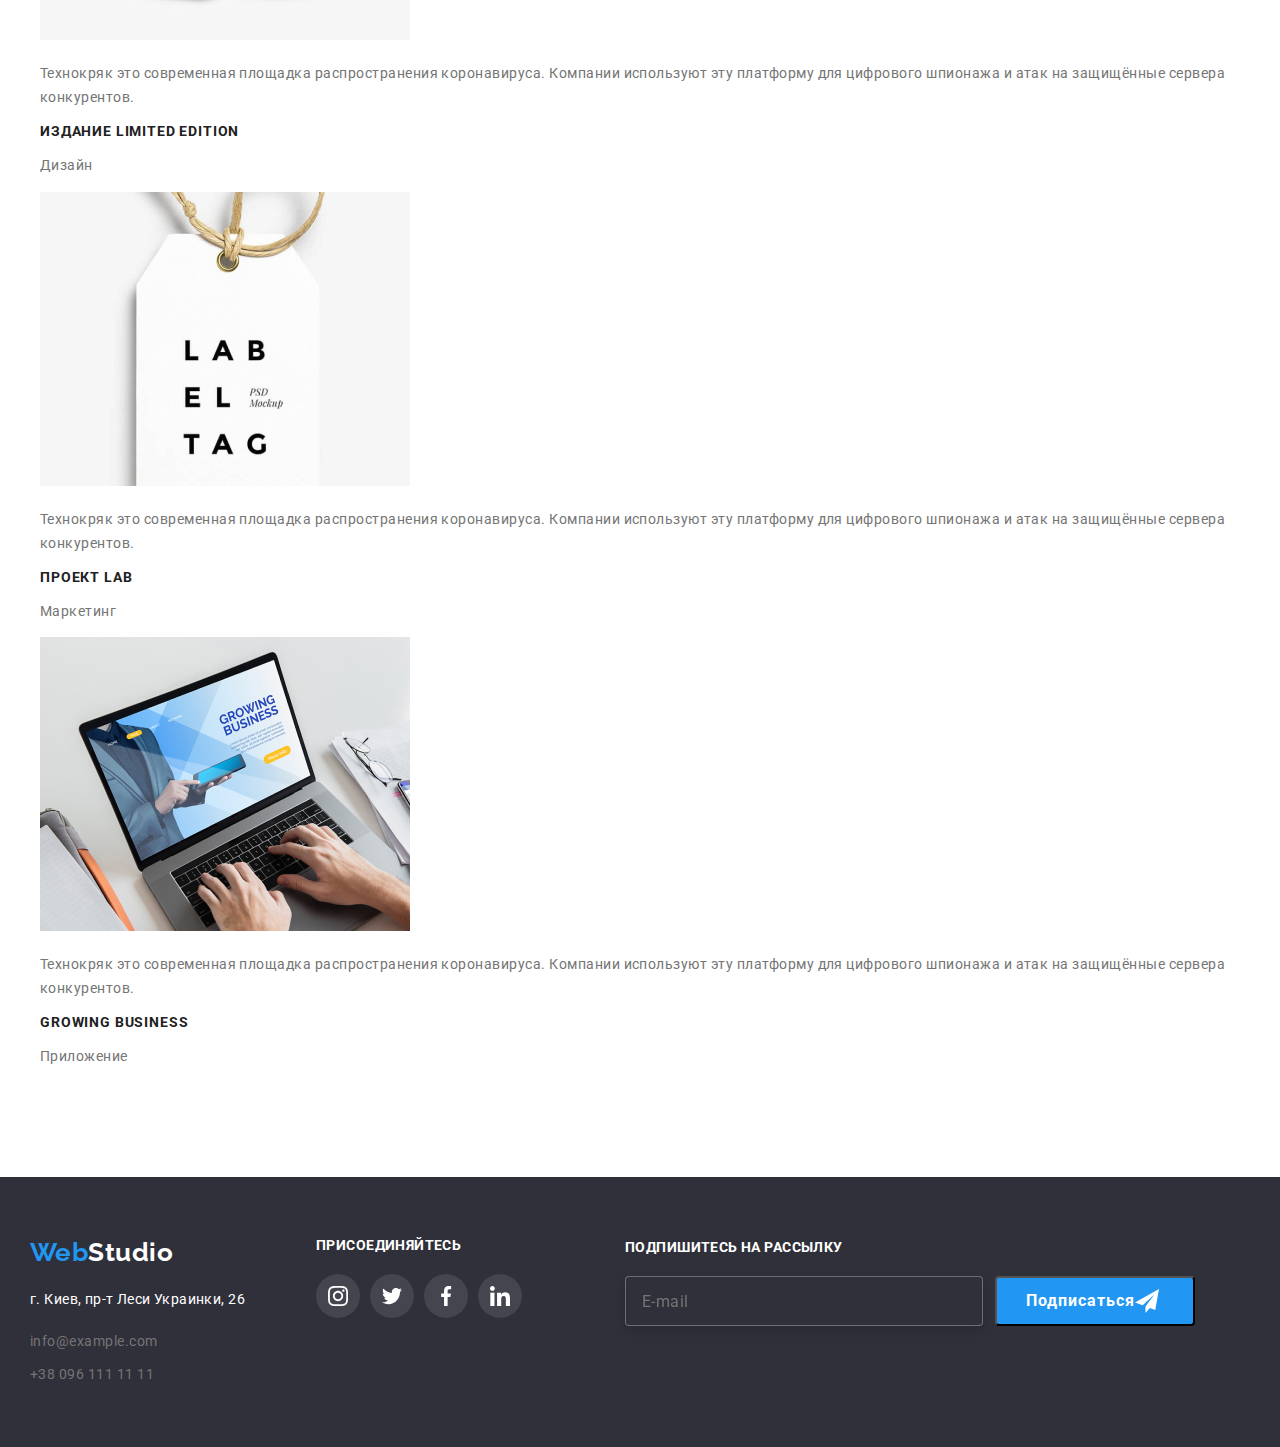
==== commit db18ad5a: "1" ====
--- a/portfolio.html
+++ b/portfolio.html
@@ -11,25 +11,25 @@
     <body>
         <!-- portfolio page-->
 <header class="header">
-    <div class="container container-header">
+    <div class="container ">
         <a class="logo" href="src=/">Web<span class="logo-color">Studio</span></a>
         <nav>
-            <ul class="link-buttons">
-                <li class="item"><a class="link" href="./">Студия</a> </li>
-                <li class="item"><a class="link link-underline" href="./portfolio.html">Портфолио</a></li>
-                <li class="item"><a class="link" href="#">Контакты</a></li>
+            <ul class="header-nav">
+                <li class="header-item"><a class="header-link" href="./">Студия</a> </li>
+                <li class="header-item"><a class="header-link header-link-underline" href="./portfolio.html">Портфолио</a></li>
+                <li class="header-item"><a class="header-link" href="#">Контакты</a></li>
             </ul>
         </nav>
         <div class="header-contacts-container">
-            <ul class="link-buttons nav-link-contacts">
-                <li class="item"><a class="link link-contacts link-tel" href="mailto:info@devstudio.com">
-                        <svg class="link-mail-logo-tel" width="16px" height="12px">
+            <ul class="header-nav">
+                <li class="header-item"><a class="header-link link-contacts header-link-tel" href="mailto:info@devstudio.com">
+                        <svg class="header-logo-tel" width="16px" height="12px">
                             <use href="./images/symbol-defs.svg#icon-mail"></use>
                         </svg> info@devstudio.com</a>
                 
                 </li>
-                <li class="item"><a class="link link-contacts link-tel" href="tel:+38(096)1111111">
-                        <svg class="link-mail-logo-tel" width="10px" height="16px">
+                <li class="header-item"><a class="header-link link-contacts header-link-tel" href="tel:+38(096)1111111">
+                        <svg class="header-logo-tel" width="10px" height="16px">
                             <use href="./images/symbol-defs.svg#icon-telephone"></use>
                         </svg> +38 096 111 11 11</a>
                 </li>
@@ -37,125 +37,125 @@
         </div>
     </div>
 </header>
-        <main class="main">
+        <main>
             <section class="categories-section">
                 <div class="container">
                     <!-- nevidimyi zagolovok-->
                     <h1 class="hidden-header">Категории</h1>
                     <h2 class="hidden-header">Меню</h2>
-                    <ul class="buttons">
-                        <li><button type="button" class="button-standart">Все</button></li>
-                        <li><button type="button" class="button-standart">Веб-сайты</button></li>
-                        <li><button type="button" class="button-standart">Приложения</button></li>
-                        <li><button type="button" class="button-standart">Дизайн</button></li>
-                        <li><button type="button" class="button-standart">Маркетинг</button></li>
+                    <ul class="categories-list">
+                        <li><button type="button" class="categories-button">Все</button></li>
+                        <li><button type="button" class="categories-button">Веб-сайты</button></li>
+                        <li><button type="button" class="categories-button">Приложения</button></li>
+                        <li><button type="button" class="categories-button">Дизайн</button></li>
+                        <li><button type="button" class="categories-button">Маркетинг</button></li>
                     </ul>
-                    <ul class="types-of-works">
-                        <li class="flex-element">
-                            <a href="" class="portfolio-link">
-                                <div class="portfolio-block">
-                                    <img class="portfilio-pics" src="./images/notebook.jpg" alt="notebook" width="370">
-                                    <p class="portfolio-block-text">Технокряк это современная площадка распространения коронавируса. Компании используют эту платформу для цифрового шпионажа и атак на защищённые сервера конкурентов.</p>
-                                </div>
-                                <div class="description">
-                                    <h3 class="portfolio-heading">Технокряк</h3>
-                                    <p class="portfolio-text">Веб-сайт</p>
-                                </div>
-                            </a>
-                        </li>
-                        <li class="flex-element">
-                            <a href="" class="portfolio-link">
-                                <div class="portfolio-block">
-                                    <img class="portfilio-pics" src="./images/basketballers.jpg" alt="basketballers" width="370">
-                                    <p class="portfolio-block-text">Технокряк это современная площадка распространения коронавируса. Компании используют эту платформу для цифрового шпионажа и атак на защищённые сервера конкурентов.</p>
-                                </div>
-                                <div class="description">
-                                    <h3 class="portfolio-heading">Постер New Orlean vs Golden Star</h3>
-                                    <p class="portfolio-text">Дизайн</p>
-                                </div>
-                            </a>
-                        </li>
-                        <li class="flex-element">
-                            <a href="" class="portfolio-link">
-                                <div class="portfolio-block">
-                                    <img class="portfilio-pics" src="./images/the_seafood_logo.jpg" alt="the_seafood_logo" width="370">
-                                    <p class="portfolio-block-text">Технокряк это современная площадка распространения коронавируса. Компании используют эту платформу для цифрового шпионажа и атак на защищённые сервера конкурентов.</p>
-                                </div>
-                                <div class="description">
-                                    <h3 class="portfolio-heading">Ресторан Seafood</h3>
-                                    <p class="portfolio-text">Приложение</p>
-                                </div>
-                            </a>
-                        </li>
-                        <li class="flex-element">
-                            <a href="" class="portfolio-link">
-                                <div class="portfolio-block">
-                                    <img class="portfilio-pics" src="./images/headphones.jpg" alt="headphones" width="370">
-                                    <p class="portfolio-block-text">Технокряк это современная площадка распространения коронавируса. Компании используют эту платформу для цифрового шпионажа и атак на защищённые сервера конкурентов.</p>
-                                </div>
-                                <div class="description">
-                                    <h3 class="portfolio-heading">Проект Prime</h3>
-                                    <p class="portfolio-text">Маркетинг</p>
-                                </div>
-                            </a>
-                        </li>
-                        <li class="flex-element">
-                            <a href="" class="portfolio-link">
-                                <div class="portfolio-block">
-                                    <img class="portfilio-pics" src="./images/boxes.jpg" alt="boxes" width="370">
-                                    <p class="portfolio-block-text">Технокряк это современная площадка распространения коронавируса. Компании используют эту платформу для цифрового шпионажа и атак на защищённые сервера конкурентов.</p>
-                                </div>
-                                <div class="description">
-                                    <h3 class="portfolio-heading">Проект Boxes</h3>
-                                    <p class="portfolio-text">Приложение</p>
-                                </div>
-                            </a>
-                        </li>
-                        <li class="flex-element">
-                            <a href="" class="portfolio-link">
-                                <div class="portfolio-block">
-                                    <img class="portfilio-pics" src="./images/pc.jpg" alt="pc" width="370"> 
-                                    <p class="portfolio-block-text">Технокряк это современная площадка распространения коронавируса. Компании используют эту платформу для цифрового шпионажа и атак на защищённые сервера конкурентов.</p>
-                                </div>
-                                <div class="description">
-                                    <h3 class="portfolio-heading">Inspiration has no Borders</h3>
-                                    <p class="portfolio-text">Веб-сайт</p>
-                                </div>
-                            </a>
-                        </li>
-                        <li class="flex-element">
-                            <a href="" class="portfolio-link">
-                                <div class="portfolio-block">
-                                    <img class="portfilio-pics" src="./images/open_book.jpg" alt="open_book" width="370">
-                                    <p class="portfolio-block-text">Технокряк это современная площадка распространения коронавируса. Компании используют эту платформу для цифрового шпионажа и атак на защищённые сервера конкурентов.</p>
-                                </div>
-                                <div class="description">
-                                    <h3 class="portfolio-heading">Издание Limited Edition</h3>
-                                    <p class="portfolio-text">Дизайн</p>
-                                </div>
-                            </a>
-                        </li>
-                        <li class="flex-element">
-                            <a href="" class="portfolio-link">
-                                <div class="portfolio-block">
-                                    <img class="portfilio-pics" src="./images/lab_el_tag_sticker.jpg" alt="lab_el_tag_sticker" width="370">
-                                <p class="portfolio-block-text">Технокряк это современная площадка распространения коронавируса. Компании используют эту платформу для цифрового шпионажа и атак на защищённые сервера конкурентов.</p>
-                                </div>
-                                <div class="description">
-                                    <h3 class="portfolio-heading">Проект LAB</h3>
-                                    <p class="portfolio-text">Маркетинг</p>
-                                </div>
-                            </a>
-                        </li>
-                        <li class="flex-element">
-                            <a href="" class="portfolio-link">
-                                <div class="portfolio-block">
-                                    <img class="portfilio-pics" src="./images/type_on_a_notebook.jpg" alt="type_on_a_notebook" width="370">
-                                    <p class="portfolio-block-text">Технокряк это современная площадка распространения коронавируса. Компании используют эту платформу для цифрового шпионажа и атак на защищённые сервера конкурентов.</p>
-                                </div>
-                                <div class="description"> 
-                                    <h3 class="portfolio-heading">Growing Business</h3>
-                                    <p class="portfolio-text">Приложение</p>
+                    <ul class="examples-works">
+                        <li class="examples-works-item">
+                            <a href="" class="examples-link">
+                                <div class="examples-block">
+                                    <img src="./images/notebook.jpg" alt="notebook" width="370">
+                                    <p class="examples-block-text">Технокряк это современная площадка распространения коронавируса. Компании используют эту платформу для цифрового шпионажа и атак на защищённые сервера конкурентов.</p>
+                                </div>
+                                <div class="examples-description">
+                                    <h3 class="examples-description-header">Технокряк</h3>
+                                    <p class="examples-description-text">Веб-сайт</p>
+                                </div>
+                            </a>
+                        </li>
+                        <li class="examples-works-item">
+                            <a href="" class="examples-link">
+                                <div class="examples-block">
+                                    <img src="./images/basketballers.jpg" alt="basketballers" width="370">
+                                    <p class="examples-block-text">Технокряк это современная площадка распространения коронавируса. Компании используют эту платформу для цифрового шпионажа и атак на защищённые сервера конкурентов.</p>
+                                </div>
+                                <div class="examples-description">
+                                    <h3 class="examples-description-header">Постер New Orlean vs Golden Star</h3>
+                                    <p class="examples-description-text">Дизайн</p>
+                                </div>
+                            </a>
+                        </li>
+                        <li class="examples-works-item">
+                            <a href="" class="examples-link">
+                                <div class="examples-block">
+                                    <img src="./images/the_seafood_logo.jpg" alt="the_seafood_logo" width="370">
+                                    <p class="examples-block-text">Технокряк это современная площадка распространения коронавируса. Компании используют эту платформу для цифрового шпионажа и атак на защищённые сервера конкурентов.</p>
+                                </div>
+                                <div class="examples-description">
+                                    <h3 class="examples-description-header">Ресторан Seafood</h3>
+                                    <p class="examples-description-text">Приложение</p>
+                                </div>
+                            </a>
+                        </li>
+                        <li class="examples-works-item">
+                            <a href="" class="examples-link">
+                                <div class="examples-block">
+                                    <img src="./images/headphones.jpg" alt="headphones" width="370">
+                                    <p class="examples-block-text">Технокряк это современная площадка распространения коронавируса. Компании используют эту платформу для цифрового шпионажа и атак на защищённые сервера конкурентов.</p>
+                                </div>
+                                <div class="examples-description">
+                                    <h3 class="examples-description-header">Проект Prime</h3>
+                                    <p class="examples-description-text">Маркетинг</p>
+                                </div>
+                            </a>
+                        </li>
+                        <li class="examples-works-item">
+                            <a href="" class="examples-link">
+                                <div class="examples-block">
+                                    <img src="./images/boxes.jpg" alt="boxes" width="370">
+                                    <p class="examples-block-text">Технокряк это современная площадка распространения коронавируса. Компании используют эту платформу для цифрового шпионажа и атак на защищённые сервера конкурентов.</p>
+                                </div>
+                                <div class="examples-description">
+                                    <h3 class="examples-description-header">Проект Boxes</h3>
+                                    <p class="examples-description-text">Приложение</p>
+                                </div>
+                            </a>
+                        </li>
+                        <li class="examples-works-item">
+                            <a href="" class="examples-link">
+                                <div class="examples-block">
+                                    <img src="./images/pc.jpg" alt="pc" width="370"> 
+                                    <p class="examples-block-text">Технокряк это современная площадка распространения коронавируса. Компании используют эту платформу для цифрового шпионажа и атак на защищённые сервера конкурентов.</p>
+                                </div>
+                                <div class="examples-description">
+                                    <h3 class="examples-description-header">Inspiration has no Borders</h3>
+                                    <p class="examples-description-text">Веб-сайт</p>
+                                </div>
+                            </a>
+                        </li>
+                        <li class="examples-works-item">
+                            <a href="" class="examples-link">
+                                <div class="examples-block">
+                                    <img src="./images/open_book.jpg" alt="open_book" width="370">
+                                    <p class="examples-block-text">Технокряк это современная площадка распространения коронавируса. Компании используют эту платформу для цифрового шпионажа и атак на защищённые сервера конкурентов.</p>
+                                </div>
+                                <div class="examples-description">
+                                    <h3 class="examples-description-header">Издание Limited Edition</h3>
+                                    <p class="examples-description-text">Дизайн</p>
+                                </div>
+                            </a>
+                        </li>
+                        <li class="examples-works-item">
+                            <a href="" class="examples-link">
+                                <div class="examples-block">
+                                    <img src="./images/lab_el_tag_sticker.jpg" alt="lab_el_tag_sticker" width="370">
+                                <p class="examples-block-text">Технокряк это современная площадка распространения коронавируса. Компании используют эту платформу для цифрового шпионажа и атак на защищённые сервера конкурентов.</p>
+                                </div>
+                                <div class="examples-description">
+                                    <h3 class="examples-description-header">Проект LAB</h3>
+                                    <p class="examples-description-text">Маркетинг</p>
+                                </div>
+                            </a>
+                        </li>
+                        <li class="examples-works-item">
+                            <a href="" class="examples-link">
+                                <div class="examples-block">
+                                    <img src="./images/type_on_a_notebook.jpg" alt="type_on_a_notebook" width="370">
+                                    <p class="examples-block-text">Технокряк это современная площадка распространения коронавируса. Компании используют эту платформу для цифрового шпионажа и атак на защищённые сервера конкурентов.</p>
+                                </div>
+                                <div class="examples-description"> 
+                                    <h3 class="examples-description-header">Growing Business</h3>
+                                    <p class="examples-description-text">Приложение</p>
                                 </div>
                             </a>
                         </li>
@@ -220,7 +220,7 @@
                                 </label>
                                 <button class="footer-subsribe-button">
                                     Подписаться
-                                    <svg class="subscribe-svg" width="24" height="24">
+                                    <svg class="footer-subscribe-svg" width="24" height="24">
                                         <use href="./images/symbol-defs.svg#icon-icon-send"></use>
                                     </svg>
                                 </button>
--- a/css/styles.css
+++ b/css/styles.css
@@ -842,9 +842,9 @@
 .footer-container{
     display: flex;
 
-    padding-top: 60px;
-    padding-right: 70px;
-    padding-bottom: 60px;
+    margin-top: 60px;
+    margin-right: 70px;
+    margin-bottom: 60px;
     }
 
 .footer-address-container{
@@ -868,6 +868,7 @@
     line-height: 1.14;
     text-transform: uppercase;
     color:var(--h1-color);
+    margin-right: 93px;
 
     }
     
@@ -968,7 +969,7 @@
     position: relative;
 
     width: 528px;
-    height: 581px;
+    min-height: 581px;
 
     top: 50%;
     left: 50%;
@@ -987,10 +988,11 @@
     padding-top: 3px;
     top: 8px;
     right: 8px;
+    fill: #000000;
     border: 1px solid rgba(0, 0, 0, 0.1);
     background-color: var(--h1-color);
-    transition-property: background-color;
-    transition: background-color 250ms cubic-bezier(0.4, 0, 0.2, 1);
+    transition-property: fill;
+    transition: fill 250ms cubic-bezier(0.4, 0, 0.2, 1);
 }
 
 .modal-button-close:hover{
@@ -1007,20 +1009,19 @@
     text-align: center;
     letter-spacing: 0.03em;
     color: #212121;
-    margin-top: 40px;
-    margin-right: 40px;
-    margin-left: 40px;
+    padding-top: 40px;
+    padding-left: 40px;
     }
 
 .form{
     position: absolute;
-    margin-right: 40px;
-    margin-left: 40px;
-    margin-top: 75px;
+    padding-left: 40px;
+    padding-top: 75px;
     width: 448px;
     height: 342px;
     }
-.checkbox-agreement{
+.checkbox-agreement {
+    display: inline-block; 
     font-family: Roboto;
     font-style: normal;
     font-weight: normal;
@@ -1028,6 +1029,8 @@
     line-height: 1.71;
     letter-spacing: 0.03em;
     color: #757575;
+    padding-left: 36.38px;
+    padding-bottom: 30px;
     }
 
 .checkbox-agreement-link{
@@ -1048,26 +1051,29 @@
     left: 700px;
     top: 712px;
     background: #2196F3;
-    box-shadow: 0px 4px 4px rgba(0, 0, 0, 0.15);
+
     border-radius: 4px;
     font-family: Roboto;
     font-style: normal;
     font-weight: bold;
     font-size: 16px;
     line-height: 1,87;
-
+    box-shadow:none;
     text-align: center;
     letter-spacing: 0.06em;
     color: var(--h1-color);
     border: none;
     margin-left: 124px;
     top:40px;
+    transition-property: box-shadow;
+    transition: box-shadow 250ms cubic-bezier(0.4, 0, 0.2, 1);
    } 
 
-.footer-subscribe{
-    margin-left: 93px;
-
-}
+.form-button-submit:hover,
+.form-button-submit:focus{
+    box-shadow: 0px 1px 3px rgba(0, 0, 0, 0.12), 0px 1px 1px rgba(0, 0, 0, 0.14), 0px 2px 1px rgba(0, 0, 0, 0.2);
+    }
+
 
 
 .footer-subscribe-text{
@@ -1079,7 +1085,6 @@
     letter-spacing: 0.03em;
     text-transform: uppercase;
     color:var(--h1-color);
-
    }
 
 .footer-subsribe-button{
@@ -1099,53 +1104,190 @@
     left: 1185px;
     top: 1736px;
     background: #2196F3;
-    box-shadow: 0px 4px 4px rgba(0, 0, 0, 0.15);
+    
     border-radius: 4px;
     margin-left: 12px;
     }
+
+.footer-subsribe-button:hover,
+.footer-subsribe-button:focus{
+    box-shadow: 0px 4px 4px rgba(0, 0, 0, 0.15);
+    }
+
 .subscribe-svg{
     padding-left: 10px;
-}
+    }
 
 .footer-subscribe-container{
     display: flex;
     margin-top: 20px;
-}
+    }
 
 .footer-subscribe-input{
     width: 358px;
-height: 50px;
-left: 815px;
-top: 2785px;
-
-border: 1px solid rgba(255, 255, 255, 0.3);
-box-sizing: border-box;
-filter: drop-shadow(0px 4px 4px rgba(0, 0, 0, 0.15));
-border-radius: 4px;
-background: #2F303A;
-padding-left: 16px;
-font-family: Roboto;
-font-style: normal;
-font-weight: normal;
-font-size: 16px;
-line-height: 20px;
-/* identical to box height, or 125% */
-
-display: flex;
-align-items: center;
-letter-spacing: 0.03em;
-
-color: rgba(255, 255, 255, 0.6);
+    height: 50px;
+    left: 815px;
+    top: 2785px;
+
+    border: 1px solid rgba(255, 255, 255, 0.3);
+    box-sizing: border-box;
+    filter: drop-shadow(0px 4px 4px rgba(0, 0, 0, 0.15));
+    border-radius: 4px;
+    background: #2F303A;
+    padding-left: 16px;
+    font-family: Roboto;
+    font-style: normal;
+    font-weight: normal;
+    font-size: 16px;
+    line-height: 1,25;
+    display: flex;
+    align-items: center;
+    letter-spacing: 0.03em;
+    color: rgba(255, 255, 255, 0.6);
+    }
+
+.footer-social-networks-title{
+    font-family: Roboto;
+    font-style: normal;
+    font-weight: bold;
+    font-size: 14px;
+    line-height: 16px;
+    letter-spacing: 0.03em;
+    text-transform: uppercase;
+    color: var(--h1-color);
+    }
+
+.input {
+    position: block;
+    width: 448px;
+    height: 40px;
+    left: 576px;
+    top: 314px;
+    border: 1px solid rgba(33, 33, 33, 0.2);
+    box-sizing: border-box;
+    border-radius: 4px;
+    margin-bottom: 10px;
+    margin-top: 4px;
+    padding: 0px;
+    padding-left: 42px;
+    border: 1px solid rgba(33, 33, 33, 0.2);
+    transition-property: border;
+    transition: border 250ms; cubic-bezier(0.4, 0, 0.2, 1);
+    }
+
+.input:focus,
+.input:hover {
+    border: 1px solid #2196F3;
+    }
+
+.form-text{
+    font-family: Roboto;
+    font-style: normal;
+    font-weight: normal;
+    font-size: 12px;
+    line-height: 1,2;
+    letter-spacing: 0.01em;
+    color: #757575;
+    }
+
+textarea{
+    resize: none;   
+    width: 448px;
+    height: 120px;
+     border: 1px solid rgba(33, 33, 33, 0.2);
+    box-sizing: border-box;
+    border-radius: 4px;
+    padding: 12px;
+
 }
 
-.footer-social-networks-title{
-    font-family: Roboto;
-font-style: normal;
-font-weight: bold;
-font-size: 14px;
-line-height: 16px;
-letter-spacing: 0.03em;
-text-transform: uppercase;
-
-color: var(--h1-color);
-}
+.form-placeholder{
+
+    font-family: Roboto;
+    font-style: normal;
+    font-weight: normal;
+    font-size: 12px;
+    line-height: 14px;
+    letter-spacing: 0.01em;
+    margin-top: 4px;
+    margin-bottom: 20px;
+    border: 1px solid rgba(33, 33, 33, 0.2);
+    color: rgba(117, 117, 117, 0.5);
+    transition-property: border;
+    transition: border 250ms cubic-bezier(0.4, 0, 0.2, 1);
+    }
+
+.form-placeholder:hover{
+    border: 1px solid #2196F3;
+    color: rgba(117, 117, 117, 0.5);
+    }
+ 
+.checkbox-agreement-link{
+    display: inline-block;
+    }
+
+.checkbox-agreement{
+
+
+    }
+
+.form-button{
+    padding-bottom: 40px;
+    }
+
+.form-container{
+    position: relative;
+    height: 58px;
+    padding-bottom: 10px;
+    }
+
+.icon{
+    display: inline-block;
+    top: 32px;
+    left: 11px;
+    position: absolute;
+    fill: #212121;
+    transition: fill;
+    transition: fill 250ms cubic-bezier(0.4, 0, 0.2, 1);
+    }
+
+.input:focus ~ .icon,
+.input:hover ~ .icon{
+    fill: #2196F3;
+    }
+
+.checkbox{
+    -webkit-appearance: none;
+       -moz-appearance: none;
+            appearance: none;
+    }
+
+.checkbox-container{
+    position: relative;
+    }
+
+.checkbox-icon{
+    position: absolute;
+    top: 0%;
+    left: 0%;
+    display: inline-block;
+    width: 16px;
+    height: 15px;
+    border: 2px solid #212121;
+    border-radius: 2px;
+    transition-property: border;
+    transition: border 250ms cubic-bezier(0.4, 0, 0.2, 1);
+    }
+
+.checkbox-agreement:hover > .checkbox-icon{
+    border: 2px solid #2196F3;
+    }
+
+.checkbox:checked + .checkbox-icon {
+    background-color: #2196F3;
+    background-image: url('../images/icon-check.svg');
+    background-size: contain;
+    background-position: center;
+    border: 2px solid #2196F3;
+    background-origin: content-box;
+    }
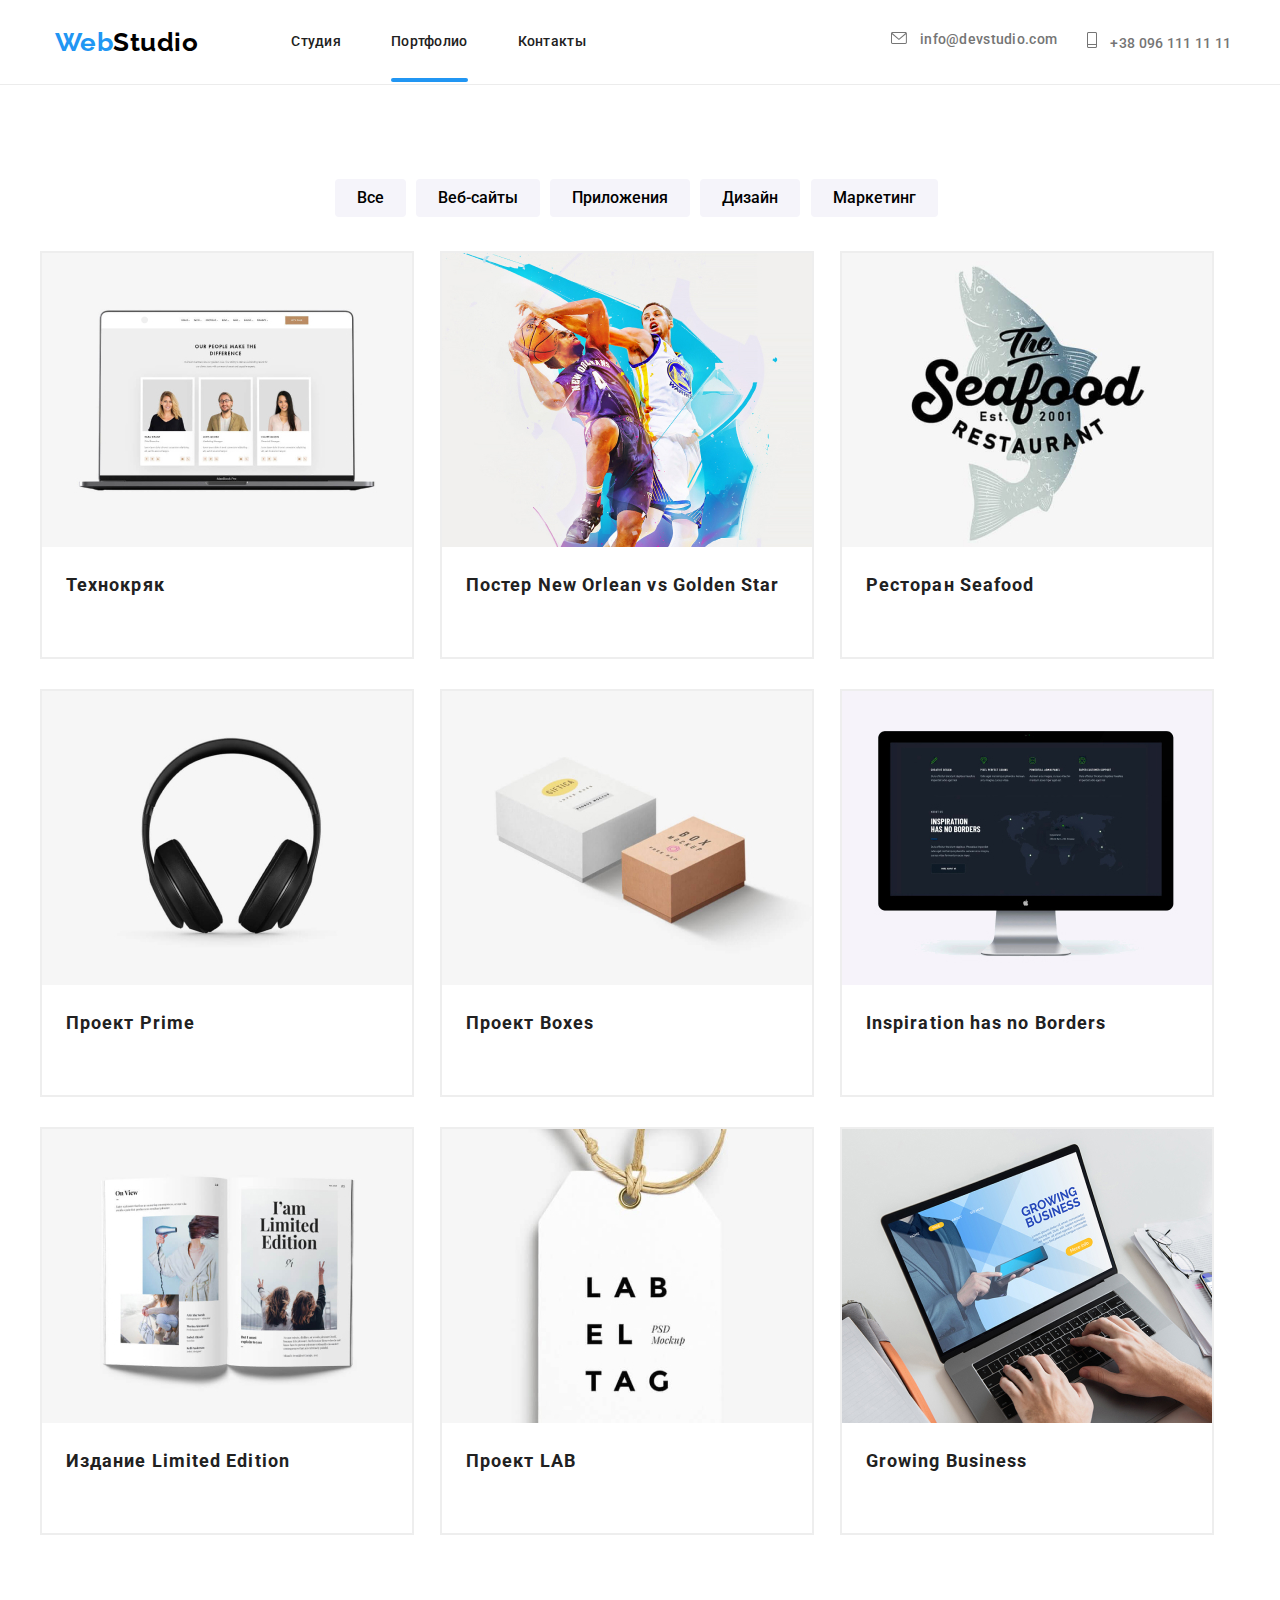
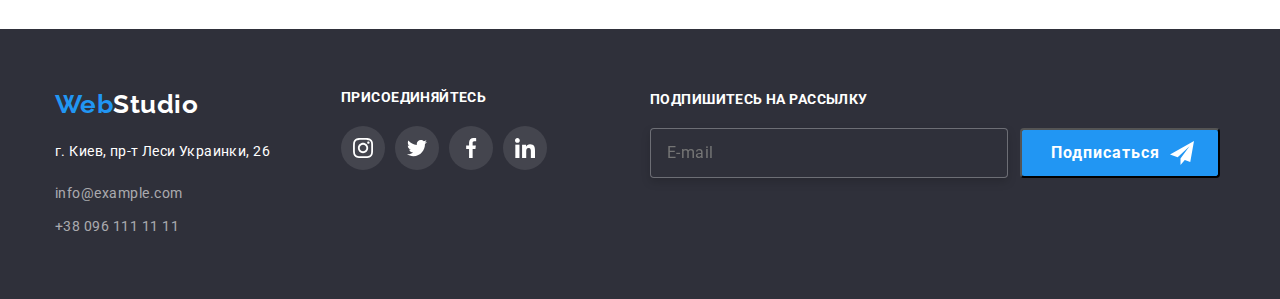
==== commit 051e6e49: "1" ====
--- a/portfolio.html
+++ b/portfolio.html
@@ -11,25 +11,25 @@
     <body>
         <!-- portfolio page-->
 <header class="header">
-    <div class="container ">
+    <div class="container container-header">
         <a class="logo" href="src=/">Web<span class="logo-color">Studio</span></a>
         <nav>
-            <ul class="header-nav">
-                <li class="header-item"><a class="header-link" href="./">Студия</a> </li>
-                <li class="header-item"><a class="header-link header-link-underline" href="./portfolio.html">Портфолио</a></li>
-                <li class="header-item"><a class="header-link" href="#">Контакты</a></li>
+            <ul class="link-buttons">
+                <li class="item"><a class="link" href="./">Студия</a> </li>
+                <li class="item"><a class="link link-underline" href="./portfolio.html">Портфолио</a></li>
+                <li class="item"><a class="link" href="#">Контакты</a></li>
             </ul>
         </nav>
         <div class="header-contacts-container">
-            <ul class="header-nav">
-                <li class="header-item"><a class="header-link link-contacts header-link-tel" href="mailto:info@devstudio.com">
-                        <svg class="header-logo-tel" width="16px" height="12px">
+            <ul class="link-buttons nav-link-contacts">
+                <li class="item"><a class="link link-contacts link-tel" href="mailto:info@devstudio.com">
+                        <svg class="link-mail-logo-tel" width="16px" height="12px">
                             <use href="./images/symbol-defs.svg#icon-mail"></use>
                         </svg> info@devstudio.com</a>
                 
                 </li>
-                <li class="header-item"><a class="header-link link-contacts header-link-tel" href="tel:+38(096)1111111">
-                        <svg class="header-logo-tel" width="10px" height="16px">
+                <li class="item"><a class="link link-contacts link-tel" href="tel:+38(096)1111111">
+                        <svg class="link-mail-logo-tel" width="10px" height="16px">
                             <use href="./images/symbol-defs.svg#icon-telephone"></use>
                         </svg> +38 096 111 11 11</a>
                 </li>
@@ -37,125 +37,125 @@
         </div>
     </div>
 </header>
-        <main>
+        <main class="main">
             <section class="categories-section">
                 <div class="container">
                     <!-- nevidimyi zagolovok-->
                     <h1 class="hidden-header">Категории</h1>
                     <h2 class="hidden-header">Меню</h2>
-                    <ul class="categories-list">
-                        <li><button type="button" class="categories-button">Все</button></li>
-                        <li><button type="button" class="categories-button">Веб-сайты</button></li>
-                        <li><button type="button" class="categories-button">Приложения</button></li>
-                        <li><button type="button" class="categories-button">Дизайн</button></li>
-                        <li><button type="button" class="categories-button">Маркетинг</button></li>
+                    <ul class="buttons">
+                        <li><button type="button" class="button-standart">Все</button></li>
+                        <li><button type="button" class="button-standart">Веб-сайты</button></li>
+                        <li><button type="button" class="button-standart">Приложения</button></li>
+                        <li><button type="button" class="button-standart">Дизайн</button></li>
+                        <li><button type="button" class="button-standart">Маркетинг</button></li>
                     </ul>
-                    <ul class="examples-works">
-                        <li class="examples-works-item">
-                            <a href="" class="examples-link">
-                                <div class="examples-block">
-                                    <img src="./images/notebook.jpg" alt="notebook" width="370">
-                                    <p class="examples-block-text">Технокряк это современная площадка распространения коронавируса. Компании используют эту платформу для цифрового шпионажа и атак на защищённые сервера конкурентов.</p>
-                                </div>
-                                <div class="examples-description">
-                                    <h3 class="examples-description-header">Технокряк</h3>
-                                    <p class="examples-description-text">Веб-сайт</p>
-                                </div>
-                            </a>
-                        </li>
-                        <li class="examples-works-item">
-                            <a href="" class="examples-link">
-                                <div class="examples-block">
-                                    <img src="./images/basketballers.jpg" alt="basketballers" width="370">
-                                    <p class="examples-block-text">Технокряк это современная площадка распространения коронавируса. Компании используют эту платформу для цифрового шпионажа и атак на защищённые сервера конкурентов.</p>
-                                </div>
-                                <div class="examples-description">
-                                    <h3 class="examples-description-header">Постер New Orlean vs Golden Star</h3>
-                                    <p class="examples-description-text">Дизайн</p>
-                                </div>
-                            </a>
-                        </li>
-                        <li class="examples-works-item">
-                            <a href="" class="examples-link">
-                                <div class="examples-block">
-                                    <img src="./images/the_seafood_logo.jpg" alt="the_seafood_logo" width="370">
-                                    <p class="examples-block-text">Технокряк это современная площадка распространения коронавируса. Компании используют эту платформу для цифрового шпионажа и атак на защищённые сервера конкурентов.</p>
-                                </div>
-                                <div class="examples-description">
-                                    <h3 class="examples-description-header">Ресторан Seafood</h3>
-                                    <p class="examples-description-text">Приложение</p>
-                                </div>
-                            </a>
-                        </li>
-                        <li class="examples-works-item">
-                            <a href="" class="examples-link">
-                                <div class="examples-block">
-                                    <img src="./images/headphones.jpg" alt="headphones" width="370">
-                                    <p class="examples-block-text">Технокряк это современная площадка распространения коронавируса. Компании используют эту платформу для цифрового шпионажа и атак на защищённые сервера конкурентов.</p>
-                                </div>
-                                <div class="examples-description">
-                                    <h3 class="examples-description-header">Проект Prime</h3>
-                                    <p class="examples-description-text">Маркетинг</p>
-                                </div>
-                            </a>
-                        </li>
-                        <li class="examples-works-item">
-                            <a href="" class="examples-link">
-                                <div class="examples-block">
-                                    <img src="./images/boxes.jpg" alt="boxes" width="370">
-                                    <p class="examples-block-text">Технокряк это современная площадка распространения коронавируса. Компании используют эту платформу для цифрового шпионажа и атак на защищённые сервера конкурентов.</p>
-                                </div>
-                                <div class="examples-description">
-                                    <h3 class="examples-description-header">Проект Boxes</h3>
-                                    <p class="examples-description-text">Приложение</p>
-                                </div>
-                            </a>
-                        </li>
-                        <li class="examples-works-item">
-                            <a href="" class="examples-link">
-                                <div class="examples-block">
-                                    <img src="./images/pc.jpg" alt="pc" width="370"> 
-                                    <p class="examples-block-text">Технокряк это современная площадка распространения коронавируса. Компании используют эту платформу для цифрового шпионажа и атак на защищённые сервера конкурентов.</p>
-                                </div>
-                                <div class="examples-description">
-                                    <h3 class="examples-description-header">Inspiration has no Borders</h3>
-                                    <p class="examples-description-text">Веб-сайт</p>
-                                </div>
-                            </a>
-                        </li>
-                        <li class="examples-works-item">
-                            <a href="" class="examples-link">
-                                <div class="examples-block">
-                                    <img src="./images/open_book.jpg" alt="open_book" width="370">
-                                    <p class="examples-block-text">Технокряк это современная площадка распространения коронавируса. Компании используют эту платформу для цифрового шпионажа и атак на защищённые сервера конкурентов.</p>
-                                </div>
-                                <div class="examples-description">
-                                    <h3 class="examples-description-header">Издание Limited Edition</h3>
-                                    <p class="examples-description-text">Дизайн</p>
-                                </div>
-                            </a>
-                        </li>
-                        <li class="examples-works-item">
-                            <a href="" class="examples-link">
-                                <div class="examples-block">
-                                    <img src="./images/lab_el_tag_sticker.jpg" alt="lab_el_tag_sticker" width="370">
-                                <p class="examples-block-text">Технокряк это современная площадка распространения коронавируса. Компании используют эту платформу для цифрового шпионажа и атак на защищённые сервера конкурентов.</p>
-                                </div>
-                                <div class="examples-description">
-                                    <h3 class="examples-description-header">Проект LAB</h3>
-                                    <p class="examples-description-text">Маркетинг</p>
-                                </div>
-                            </a>
-                        </li>
-                        <li class="examples-works-item">
-                            <a href="" class="examples-link">
-                                <div class="examples-block">
-                                    <img src="./images/type_on_a_notebook.jpg" alt="type_on_a_notebook" width="370">
-                                    <p class="examples-block-text">Технокряк это современная площадка распространения коронавируса. Компании используют эту платформу для цифрового шпионажа и атак на защищённые сервера конкурентов.</p>
-                                </div>
-                                <div class="examples-description"> 
-                                    <h3 class="examples-description-header">Growing Business</h3>
-                                    <p class="examples-description-text">Приложение</p>
+                    <ul class="types-of-works">
+                        <li class="flex-element">
+                            <a href="" class="portfolio-link">
+                                <div class="portfolio-block">
+                                    <img class="portfilio-pics" src="./images/notebook.jpg" alt="notebook" width="370">
+                                    <p class="portfolio-block-text">Технокряк это современная площадка распространения коронавируса. Компании используют эту платформу для цифрового шпионажа и атак на защищённые сервера конкурентов.</p>
+                                </div>
+                                <div class="description">
+                                    <h3 class="portfolio-heading">Технокряк</h3>
+                                    <p class="portfolio-text">Веб-сайт</p>
+                                </div>
+                            </a>
+                        </li>
+                        <li class="flex-element">
+                            <a href="" class="portfolio-link">
+                                <div class="portfolio-block">
+                                    <img class="portfilio-pics" src="./images/basketballers.jpg" alt="basketballers" width="370">
+                                    <p class="portfolio-block-text">Технокряк это современная площадка распространения коронавируса. Компании используют эту платформу для цифрового шпионажа и атак на защищённые сервера конкурентов.</p>
+                                </div>
+                                <div class="description">
+                                    <h3 class="portfolio-heading">Постер New Orlean vs Golden Star</h3>
+                                    <p class="portfolio-text">Дизайн</p>
+                                </div>
+                            </a>
+                        </li>
+                        <li class="flex-element">
+                            <a href="" class="portfolio-link">
+                                <div class="portfolio-block">
+                                    <img class="portfilio-pics" src="./images/the_seafood_logo.jpg" alt="the_seafood_logo" width="370">
+                                    <p class="portfolio-block-text">Технокряк это современная площадка распространения коронавируса. Компании используют эту платформу для цифрового шпионажа и атак на защищённые сервера конкурентов.</p>
+                                </div>
+                                <div class="description">
+                                    <h3 class="portfolio-heading">Ресторан Seafood</h3>
+                                    <p class="portfolio-text">Приложение</p>
+                                </div>
+                            </a>
+                        </li>
+                        <li class="flex-element">
+                            <a href="" class="portfolio-link">
+                                <div class="portfolio-block">
+                                    <img class="portfilio-pics" src="./images/headphones.jpg" alt="headphones" width="370">
+                                    <p class="portfolio-block-text">Технокряк это современная площадка распространения коронавируса. Компании используют эту платформу для цифрового шпионажа и атак на защищённые сервера конкурентов.</p>
+                                </div>
+                                <div class="description">
+                                    <h3 class="portfolio-heading">Проект Prime</h3>
+                                    <p class="portfolio-text">Маркетинг</p>
+                                </div>
+                            </a>
+                        </li>
+                        <li class="flex-element">
+                            <a href="" class="portfolio-link">
+                                <div class="portfolio-block">
+                                    <img class="portfilio-pics" src="./images/boxes.jpg" alt="boxes" width="370">
+                                    <p class="portfolio-block-text">Технокряк это современная площадка распространения коронавируса. Компании используют эту платформу для цифрового шпионажа и атак на защищённые сервера конкурентов.</p>
+                                </div>
+                                <div class="description">
+                                    <h3 class="portfolio-heading">Проект Boxes</h3>
+                                    <p class="portfolio-text">Приложение</p>
+                                </div>
+                            </a>
+                        </li>
+                        <li class="flex-element">
+                            <a href="" class="portfolio-link">
+                                <div class="portfolio-block">
+                                    <img class="portfilio-pics" src="./images/pc.jpg" alt="pc" width="370"> 
+                                    <p class="portfolio-block-text">Технокряк это современная площадка распространения коронавируса. Компании используют эту платформу для цифрового шпионажа и атак на защищённые сервера конкурентов.</p>
+                                </div>
+                                <div class="description">
+                                    <h3 class="portfolio-heading">Inspiration has no Borders</h3>
+                                    <p class="portfolio-text">Веб-сайт</p>
+                                </div>
+                            </a>
+                        </li>
+                        <li class="flex-element">
+                            <a href="" class="portfolio-link">
+                                <div class="portfolio-block">
+                                    <img class="portfilio-pics" src="./images/open_book.jpg" alt="open_book" width="370">
+                                    <p class="portfolio-block-text">Технокряк это современная площадка распространения коронавируса. Компании используют эту платформу для цифрового шпионажа и атак на защищённые сервера конкурентов.</p>
+                                </div>
+                                <div class="description">
+                                    <h3 class="portfolio-heading">Издание Limited Edition</h3>
+                                    <p class="portfolio-text">Дизайн</p>
+                                </div>
+                            </a>
+                        </li>
+                        <li class="flex-element">
+                            <a href="" class="portfolio-link">
+                                <div class="portfolio-block">
+                                    <img class="portfilio-pics" src="./images/lab_el_tag_sticker.jpg" alt="lab_el_tag_sticker" width="370">
+                                <p class="portfolio-block-text">Технокряк это современная площадка распространения коронавируса. Компании используют эту платформу для цифрового шпионажа и атак на защищённые сервера конкурентов.</p>
+                                </div>
+                                <div class="description">
+                                    <h3 class="portfolio-heading">Проект LAB</h3>
+                                    <p class="portfolio-text">Маркетинг</p>
+                                </div>
+                            </a>
+                        </li>
+                        <li class="flex-element">
+                            <a href="" class="portfolio-link">
+                                <div class="portfolio-block">
+                                    <img class="portfilio-pics" src="./images/type_on_a_notebook.jpg" alt="type_on_a_notebook" width="370">
+                                    <p class="portfolio-block-text">Технокряк это современная площадка распространения коронавируса. Компании используют эту платформу для цифрового шпионажа и атак на защищённые сервера конкурентов.</p>
+                                </div>
+                                <div class="description"> 
+                                    <h3 class="portfolio-heading">Growing Business</h3>
+                                    <p class="portfolio-text">Приложение</p>
                                 </div>
                             </a>
                         </li>
@@ -220,7 +220,7 @@
                                 </label>
                                 <button class="footer-subsribe-button">
                                     Подписаться
-                                    <svg class="footer-subscribe-svg" width="24" height="24">
+                                    <svg class="subscribe-svg" width="24" height="24">
                                         <use href="./images/symbol-defs.svg#icon-icon-send"></use>
                                     </svg>
                                 </button>
--- a/css/styles.css
+++ b/css/styles.css
@@ -1,24 +1,21 @@
 :root {
     --primary-text-color: #757575;
-    --logo-text-color: #2196F3;
+    --secondary-text-color: #212121;
+    --accent-color: #2196F3;
     --logo-color: #000000;
     --background-color: #FFFFFF;
-    --background-hero: #2F303A;
-    --h1-color: #FFFFFF;
-    --button-color:#2196F3;
-    --black:#212121;
-    --footer-background-color: #2F303A;
-    --footer-conntacts:color: rgba(255, 255, 255, 0.6);
+    --background: #2F303A;
+    --footer-conntacts: rgba(255, 255, 255, 0.6);
     --solid: #ECECEC;
     --buttons-color: #F5F4FA;
-    --grey:#AFB1B8;
+    --border-color:#AFB1B8;
     --timing: 250ms;
     --timing-function:cubic-bezier(0.4, 0, 0.2, 1);
     }
 
 .container{
     width: 1200px;
-    margin: 0 auto;
+    margin: 0 auto;;
     padding: 0 15px;
     }
 
@@ -104,7 +101,7 @@
     left: 0px;
     bottom: 0;
     opacity: 0;
-    background: var(--button-color);
+    background: var(--accent-color);
     border-radius: 2px;
     transition-property: opacity;
     transition: opacity var(--timing) var(--timing-function);
@@ -124,7 +121,7 @@
     left: 0px;
     bottom: 0;
     opacity: 1;
-    background: var(--button-color);
+    background: var(--accent-color);
     border-radius: 2px;
     }
 
@@ -137,7 +134,7 @@
     width: 370px;
     margin-right: 30px;
     margin-bottom: 30px;
-    background: var(--h1-color);
+    background: var(--background-color);
     box-sizing: border-box;
     }
 
@@ -175,7 +172,7 @@
     letter-spacing: 0.03em;
     padding-left: 30px;
     padding-right: 30px;
-    color: var(--h1-color);
+    color: var(--background-color);
     transform: translateY(0%);
     }
 .portfolio-link:focus .portfolio-block-text,
@@ -240,7 +237,7 @@
     font-size: 26px;
     line-height: 1.19;
     text-decoration: none;
-    color:var(--logo-text-color);
+    color:var(--accent-color);
     margin-left:15px;  
     }
 
@@ -251,7 +248,7 @@
     }
 
 .logo-color-footer{
-    color:var(--h1-color);
+    color:var(--background-color);
     font-size: 26px;
     line-height: 1.19;
     }
@@ -279,7 +276,7 @@
     font-size: 14px;
     line-height: 1.14;
     letter-spacing: 0.02em;
-    color: var(--black);
+    color: var(--secondary-text-color);
     margin-top: 0;
     margin-bottom: 0;
     transition: color 250ms cubic-bezier(0.4, 0, 0.2, 1);
@@ -302,7 +299,7 @@
 
 .link:focus,
 .link:hover{
-    color:var(--button-color);
+    color:var(--accent-color);
     }
 
 li{
@@ -316,7 +313,7 @@
     text-align: center;
     letter-spacing: 0.06em;
     text-transform: uppercase;
-    color: var(--h1-color);
+    color: var(--background-color);
     margin-top: 0;
     margin-bottom: 0;
     }
@@ -326,7 +323,7 @@
     font-size: 36px;
     line-height: 1.17;
     text-align: center;
-    color: var(--black);
+    color: var(--secondary-text-color);
     margin-top: 0;
     margin-bottom: 50px;
     }
@@ -337,7 +334,7 @@
     font-size: 14px;
     line-height: 1.14;
     letter-spacing: 0.06em;
-    color:var(--black);
+    color:var(--secondary-text-color);
     margin:0px;
     }
 
@@ -345,7 +342,7 @@
     font-weight: 500;
     font-size: 16px;
     line-height: 1.19;
-    color:var(--black);
+    color:var(--secondary-text-color);
     }
 
 .names{
@@ -401,8 +398,8 @@
 
 .button-standart:focus,
 .button-standart:hover{
-    background-color: var(--logo-text-color);
-    color:var(--h1-color);
+    background-color: var(--accent-color);
+    color:var(--background-color);
     cursor: pointer;
     box-shadow: 0px 3px 1px rgba(0, 0, 0, 0.1), 0px 1px 2px rgba(0, 0, 0, 0.08), 0px 2px 2px rgba(0, 0, 0, 0.12);
     }
@@ -502,7 +499,7 @@
     font-size: 14px;
     line-height: 1.14;
     letter-spacing: 0.03em;
-    color:var(--black);
+    color:var(--secondary-text-color);
     width: 270px;
     margin-right: 0px;
     padding-right: 0px;
@@ -515,7 +512,7 @@
 .our-benefits-element:hover,
 .our-benefits-element:focus{
     display: block;
-    fill:var(--button-color);
+    fill:var(--accent-color);
     }
 
 .our-team{
@@ -532,12 +529,12 @@
 
 .button-blue{
     font-family: inherit;
-    background:var(--button-color);
+    background:var(--accent-color);
     font-weight: bold;
     letter-spacing: 0.06em;
     font-size: 16px;
     line-height: 1.87;
-    color:var(--h1-color);
+    color:var(--background-color);
     cursor: pointer;
     margin-top: 30px;
     margin-bottom: 200px;
@@ -570,13 +567,13 @@
     }
 
 footer{
-    background-color: var(--footer-background-color);
+    background-color: var(--background);
     }
 
 address{
     display: block;
 
-    color: var(--h1-color);
+    color: var(--background-color);
     font-size: 14px;
     line-height: 1.71;
     font-style: normal;
@@ -590,8 +587,8 @@
     border-radius: 50%;
     color:var(--background-color);
     fill:var(--background-color);
-    background-color: var(--logo-text-color);
-    color:black;
+    background-color: var(--accent-color);
+    color: var(--secondary-text-color);
     }
 
 a{
@@ -609,7 +606,7 @@
     height: 50px;
 
     border-radius: 4px;
-    background-color:var(--button-color);
+    background-color:var(--accent-color);
     color: var(--background-color);
     font-family: Roboto;
     font-style: normal;
@@ -698,14 +695,14 @@
     text-align: center;
     letter-spacing: 0.03em;
     text-transform: uppercase;
-    color:var(--h1-color);
+    color:var(--background-color);
     margin-top: 27px;
     }
 
 .hero-section{
     height: 600px;
 
-    background-color: var(--background-hero); 
+    background-color: var(--background); 
     text-align: center;
     max-width: 1600px;
     margin-left: auto;
@@ -743,7 +740,7 @@
     text-align: center;
     margin-bottom: 50px;
     letter-spacing: 0.03em;
-    color:var(--black);
+    color:var(--secondary-text-color);
     }
 
 .clients-logo{
@@ -758,7 +755,7 @@
     margin: 0px;
     margin-right: 30px;
     padding: 0px;
-    border: 1px solid var(--grey);
+    border: 1px solid var(--border-color);
     border-radius: 4px;
     }
 
@@ -773,16 +770,16 @@
     text-align: center;
     margin: 0px;
     border-radius: 4px;
-    fill:var(--grey);
-    border:1px solid var(--grey);
+    fill:var(--border-color);
+    border:1px solid var(--border-color);
     transition-property: fill;
     transition: fill 250ms cubic-bezier(0.4, 0, 0.2, 1), fill 250ms cubic-bezier(0.4, 0, 0.2, 1);
     }
 
 .clients-logo-class:focus,
 .clients-logo-class:hover{
-    fill: var(--logo-text-color);
-    border: 1px solid var(--logo-text-color);
+    fill: var(--accent-color);
+    border: 1px solid var(--accent-color);
     border-radius: 4px;
     }
 
@@ -805,8 +802,8 @@
     margin: 0;
     padding: 12px;
     border-radius: 50%;
-    fill: var(--grey);
-    background-color: var(--h1-color);
+    fill: var(--border-color);
+    background-color: var(--background-color);
     transition-property: background-color;
     transition: background-color 250ms cubic-bezier(0.4, 0, 0.2, 1), fill 250ms cubic-bezier(0.4, 0, 0.2, 1);
     }
@@ -814,10 +811,10 @@
 .names-icon-link:focus,
 .names-icon-link:hover{
     border-radius: 50%;
-    fill:var(--h1-color);
-    background-color: var(--logo-text-color);
-    color: var(--logo-text-color);
-    border:var(--logo-text-color);
+    fill:var(--background-color);
+    background-color: var(--accent-color);
+    color: var(--accent-color);
+    border:var(--accent-color);
     }
 
 .names-icon{
@@ -830,9 +827,9 @@
     height: 44px;
     
     border-radius: 50%;
-    fill:var(--h1-color);
-    background-color: var(--logo-text-color);
-    color: var(--logo-text-color);
+    fill:var(--background-color);
+    background-color: var(--accent-color);
+    color: var(--accent-color);
     }
 
 .footer-section{
@@ -843,7 +840,7 @@
     display: flex;
 
     margin-top: 60px;
-    margin-right: 70px;
+
     margin-bottom: 60px;
     }
 
@@ -867,7 +864,7 @@
     font-size: 14px;
     line-height: 1.14;
     text-transform: uppercase;
-    color:var(--h1-color);
+    color:var(--background-color);
     margin-right: 93px;
 
     }
@@ -922,7 +919,7 @@
     text-align: center;
     justify-content: center;
     align-items: center;
-    fill:var(--h1-color);
+    fill:var(--background-color);
     border-radius: 50%;
     background-size: 20px;
     background-position: center;
@@ -934,12 +931,12 @@
 
 .footer-icon-link:focus,
 .footer-icon-link:hover{
-    background-color:var(--logo-text-color);
+    background-color:var(--accent-color);
     }
 
 
 .link-buttons:hover{
-    color: var(--button-color);
+    color: var(--accent-color);
     }
 
 .backdrop{
@@ -973,7 +970,7 @@
 
     top: 50%;
     left: 50%;
-    background-color: var(--h1-color);
+    background-color: var(--background-color);
     transform: translate(-50%, -50%);
     }
 
@@ -990,7 +987,7 @@
     right: 8px;
     fill: #000000;
     border: 1px solid rgba(0, 0, 0, 0.1);
-    background-color: var(--h1-color);
+    background-color: var(--background-color);
     transition-property: fill;
     transition: fill 250ms cubic-bezier(0.4, 0, 0.2, 1);
 }
@@ -1061,7 +1058,7 @@
     box-shadow:none;
     text-align: center;
     letter-spacing: 0.06em;
-    color: var(--h1-color);
+    color: var(--background-color);
     border: none;
     margin-left: 124px;
     top:40px;
@@ -1084,7 +1081,7 @@
     line-height: 16px;
     letter-spacing: 0.03em;
     text-transform: uppercase;
-    color:var(--h1-color);
+    color:var(--background-color);
    }
 
 .footer-subsribe-button{
@@ -1154,7 +1151,7 @@
     line-height: 16px;
     letter-spacing: 0.03em;
     text-transform: uppercase;
-    color: var(--h1-color);
+    color: var(--background-color);
     }
 
 .input {
